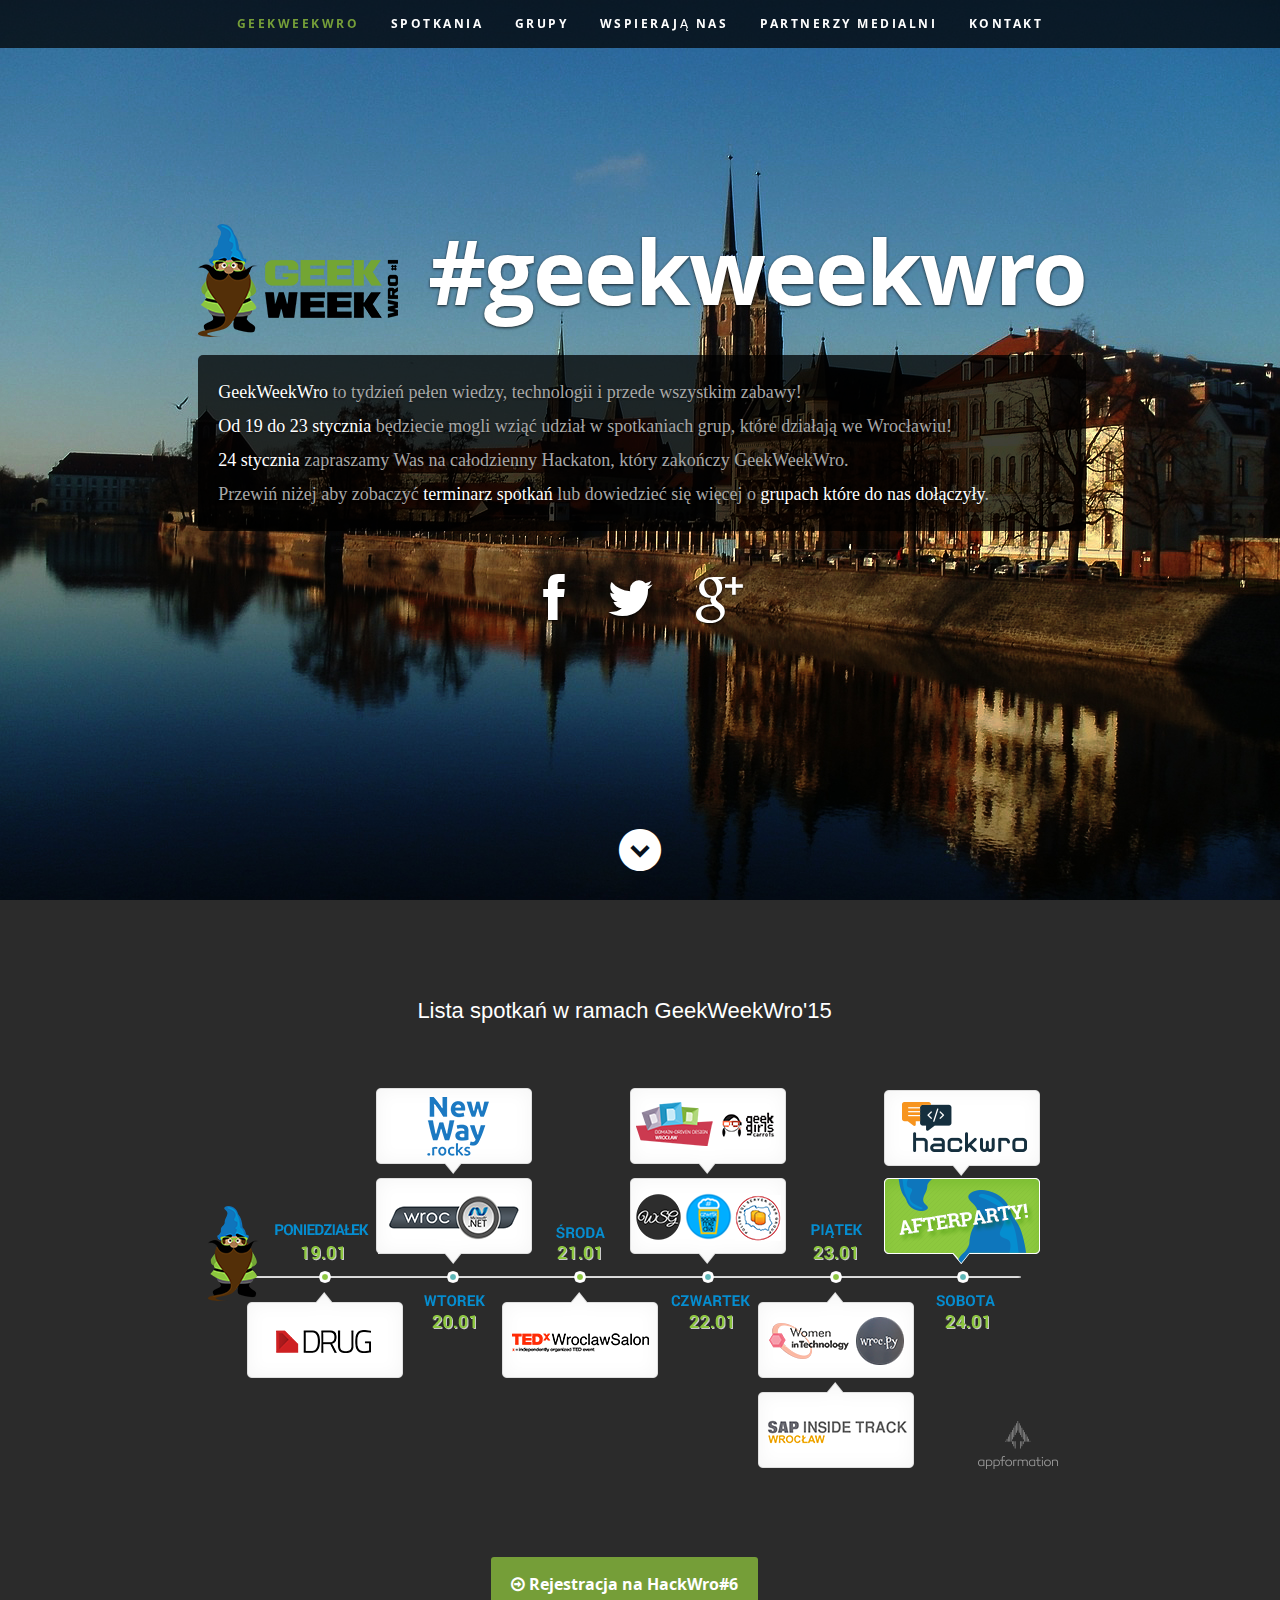
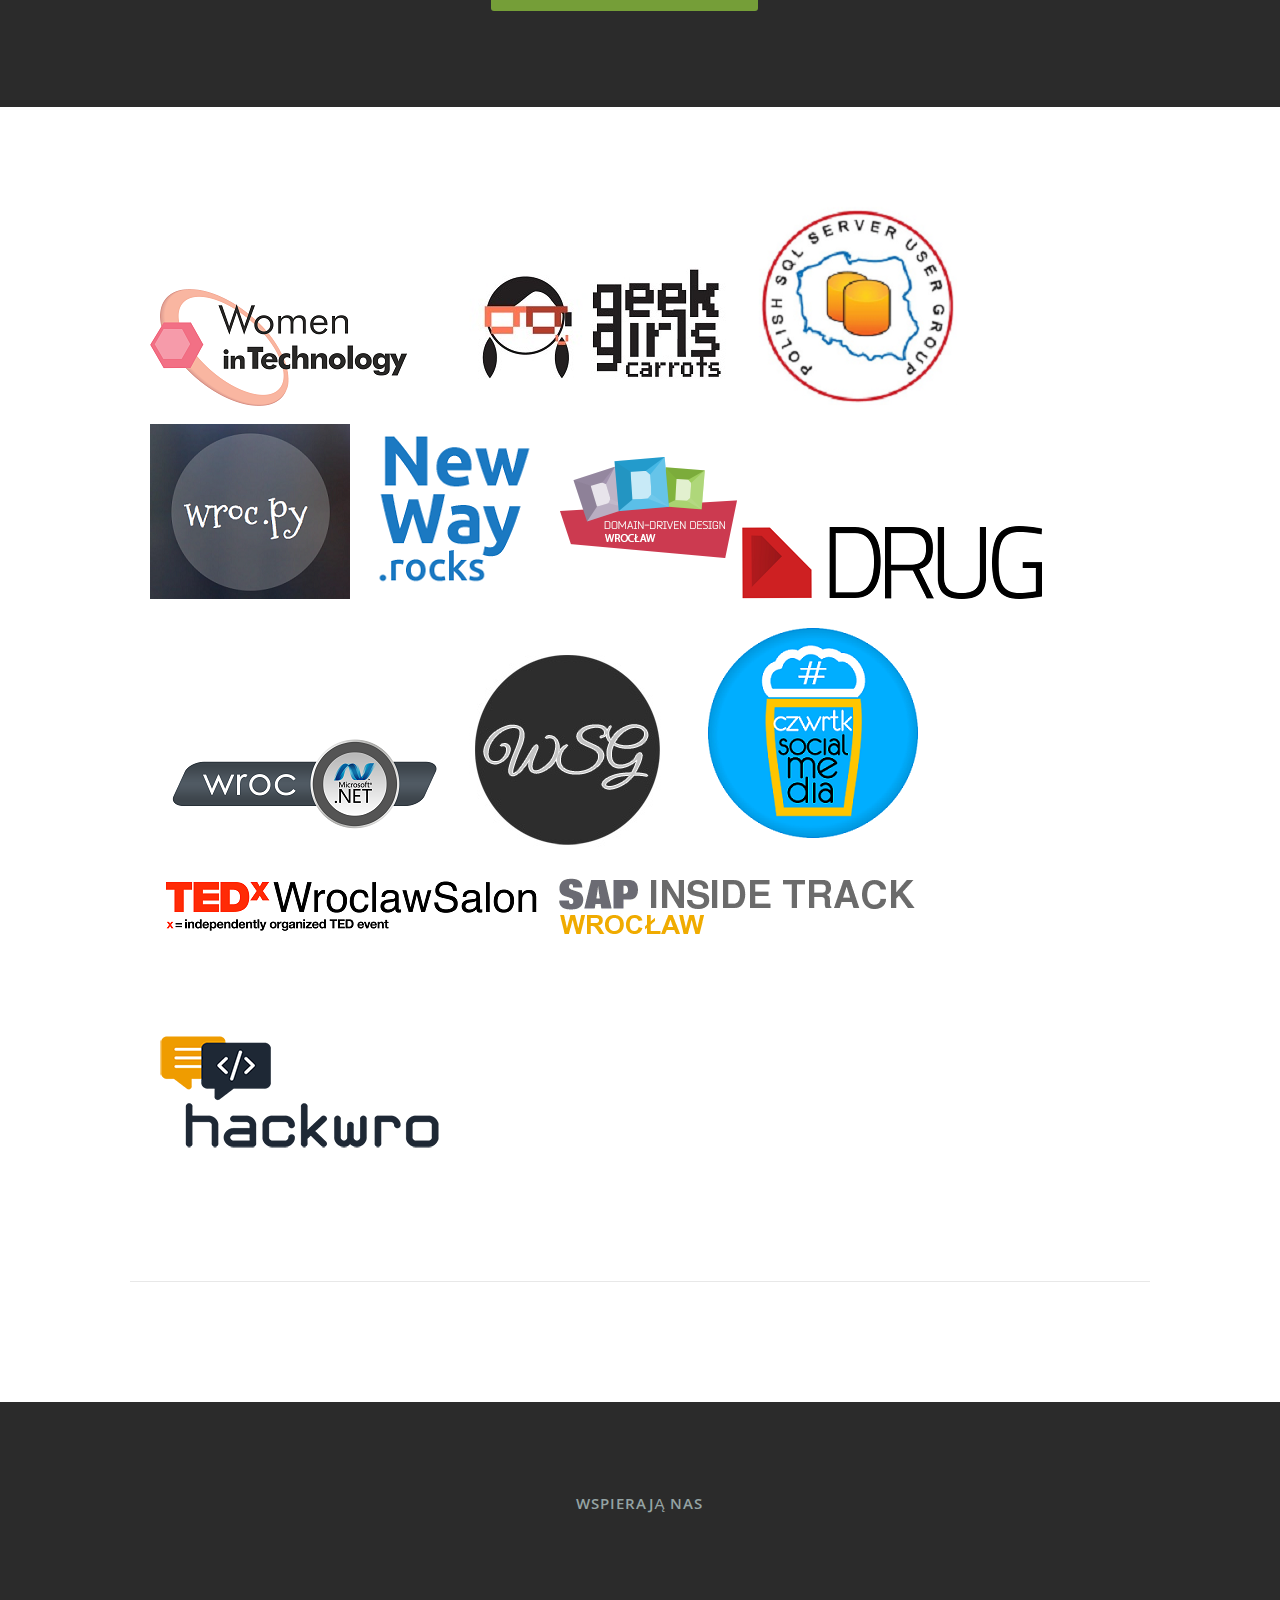
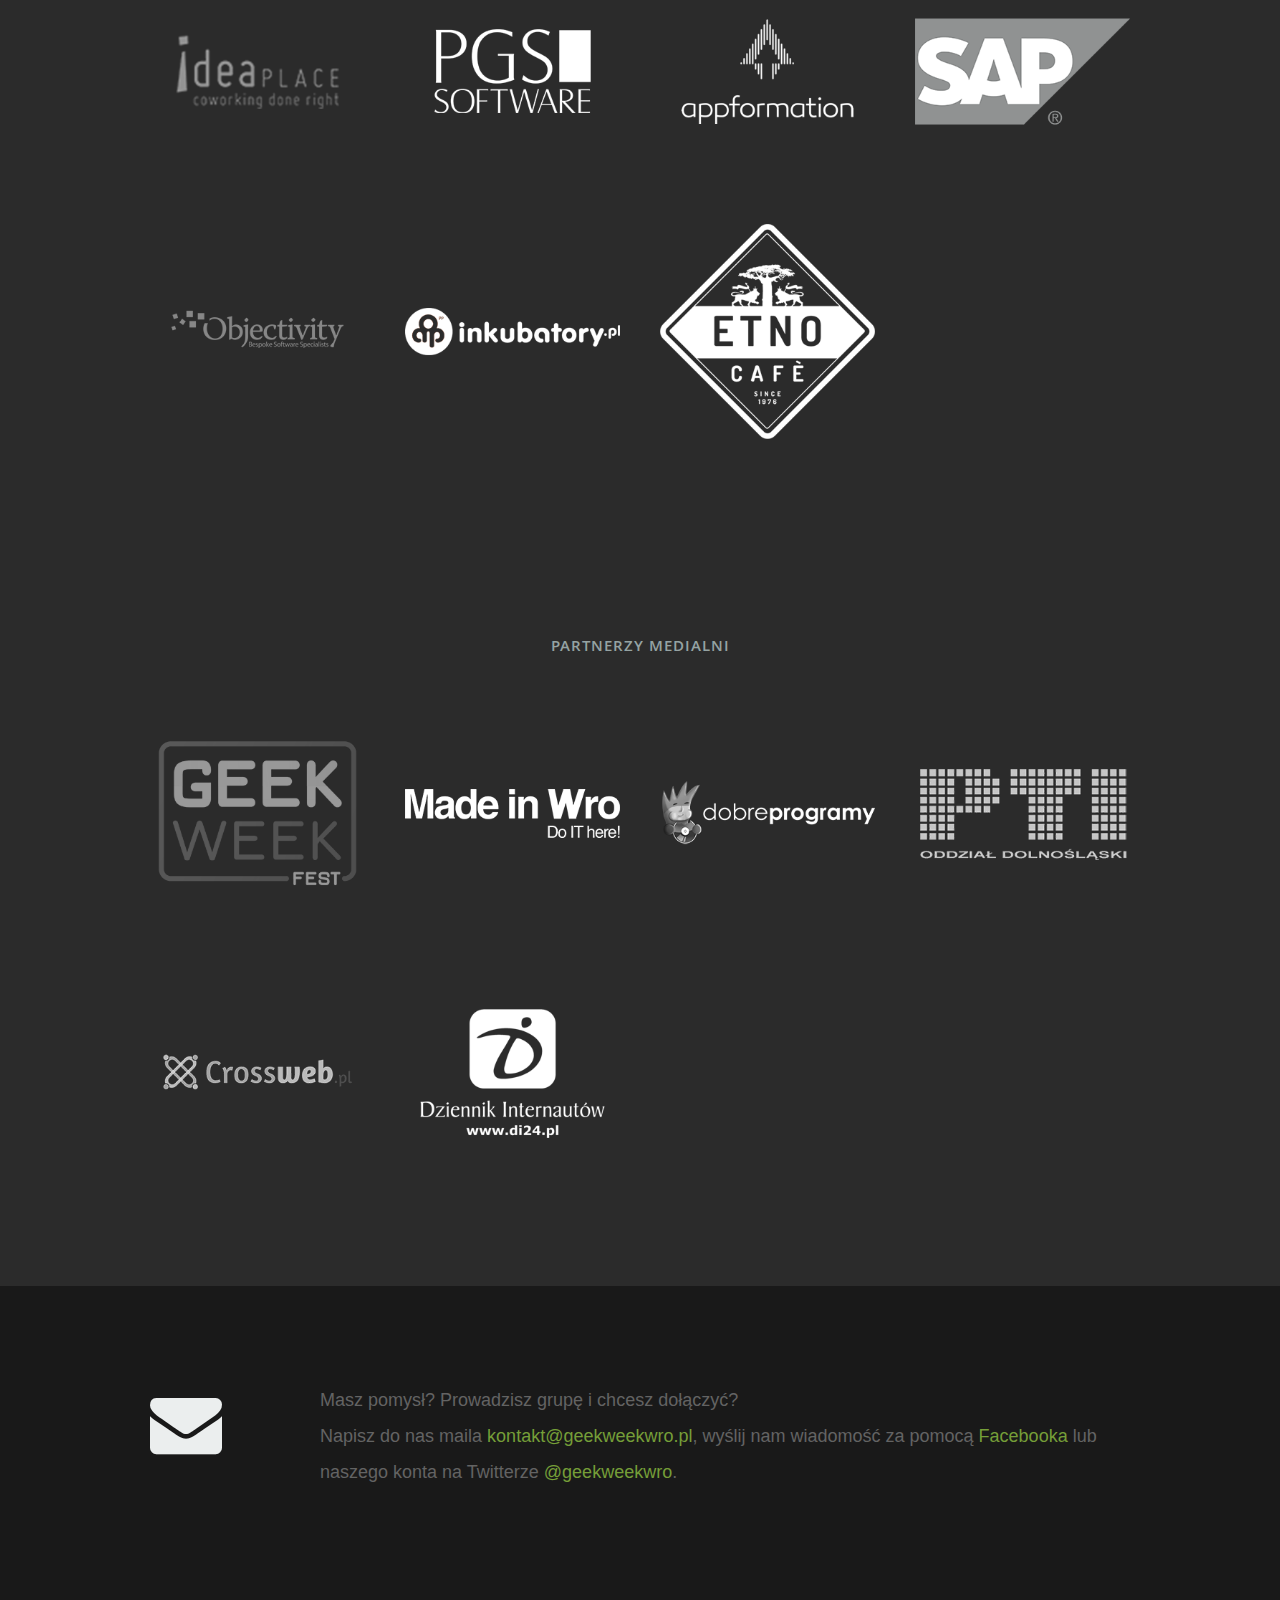
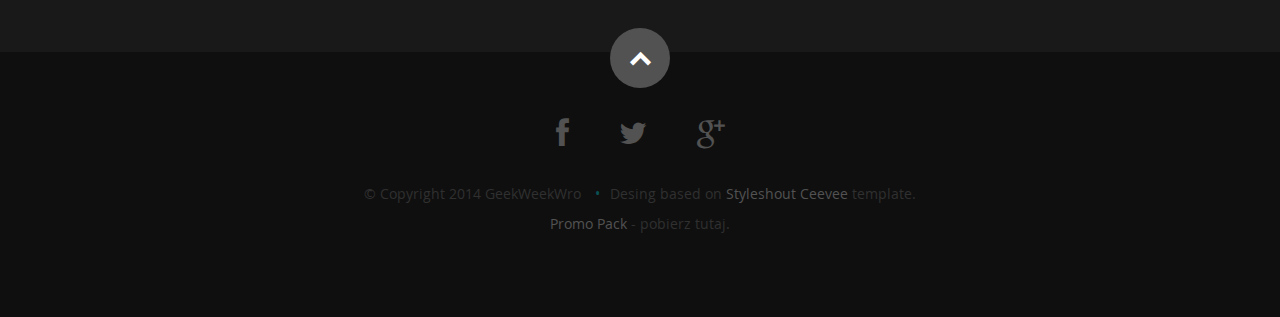
==== 2015/01/index.html @ 2c37f2b1 "January 2015 edition backup" ====
<!DOCTYPE html>
<!--[if lt IE 8 ]><html class="no-js ie ie7" lang="en"> <![endif]-->
<!--[if IE 8 ]><html class="no-js ie ie8" lang="en"> <![endif]-->
<!--[if (gte IE 8)|!(IE)]><!-->
<html class="no-js" lang="en">
<!--<![endif]-->

<head>

    <!--- Basic Page Needs
   ================================================== -->
    <meta charset="utf-8">
    <title>GeekWeekWro</title>
    <meta name="description" content="">
    <meta name="author" content="">

    <!-- Mobile Specific Metas
   ================================================== -->
    <meta name="viewport" content="width=device-width, initial-scale=1, maximum-scale=1">

    <!-- CSS
    ================================================== -->
    <link rel="stylesheet" href="css/default.css">
    <link rel="stylesheet" href="css/layout.css">
    <link rel="stylesheet" href="css/media-queries.css">
    <link rel="stylesheet" href="css/magnific-popup.css">

    <!-- Script
   ================================================== -->
    <script src="js/modernizr.js"></script>

    <!-- Favicons
  ================================================== -->
    <link rel="shortcut icon" href="favicon.png">

</head>

<body>

    <!-- Header
   ================================================== -->
    <header id="home">
        <nav id="nav-wrap">
            <a class="mobile-btn" href="#nav-wrap" title="Pokaż menu">Show navigation</a>
            <a class="mobile-btn" href="#" title="Ukryj menu">Hide navigation</a>

            <ul id="nav" class="nav">
                <li class="current"><a class="smoothscroll" href="#home">GeekWeekWro</a>
                </li>
                <li><a class="smoothscroll" href="#calendar">Spotkania</a>
                </li>
                <li><a class="smoothscroll" href="#groups">Grupy</a>
                </li>
                <li><a class="smoothscroll" href="#sponsors">Wspierają nas</a>
                </li>
                <li><a class="smoothscroll" href="#mediapartners">Partnerzy medialni</a>
                </li>
                <li><a class="smoothscroll" href="#contact">Kontakt</a>
                </li>
            </ul>
            <!-- end #nav -->

        </nav>
        <!-- end #nav-wrap -->

        <div class="row banner">
            <div class="banner-text">
                <h1 class="responsive-headline"><img alt="" src="images/logo.png"><a href="https://twitter.com/search?f=realtime&q=%23geekweekwro&src=typd">#geekweekwro</a></h1>
                <h3><span>GeekWeekWro</span> to tydzień pełen wiedzy, technologii i przede wszystkim zabawy! <br />
                <span>Od 19 do 23 stycznia</span> będziecie mogli wziąć udział w spotkaniach grup, które działają we Wrocławiu! <br />
                    <span>24 stycznia</span> zapraszamy Was na całodzienny Hackaton, który zakończy GeekWeekWro.
                <br />
                Przewiń niżej aby zobaczyć <a class="smoothscroll" href="#calendar">terminarz spotkań</a>
            lub dowiedzieć się więcej o <a class="smoothscroll" href="#groups">grupach które do nas dołączyły</a>.</h3>
                <hr />
                <ul class="social">
                    <li><a href="http://www.facebook.com/geekweekwro"><i class="fa fa-facebook"></i></a>
                    </li>
                    <li><a href="https://twitter.com/GeekWeekWro"><i class="fa fa-twitter"></i></a>
                    </li>
                    <li><a href="https://plus.google.com/118207533030390036383/"><i class="fa fa-google-plus"></i></a>
                    </li>
                </ul>
            </div>
        </div>

        <p class="scrolldown">
            <a class="smoothscroll" href="#calendar"><i class="icon-down-circle"></i></a>
        </p>
    </header>
    <!-- Header End -->


    <!-- Calendar Section
   ================================================== -->
    <section id="calendar">
        <div class="row">
            <div class="twelve columns main-col">
                <h2>Lista spotkań w ramach GeekWeekWro'15</h2>
                <p>
                  <img id="timeline" alt="Timeline" src="images/timeline.png" />
                </p>
                <h2>
                  <a href="http://hackwro6.evenea.pl" target="_blank" class="button">
                    <i class="fa fa-arrow-circle-o-right"></i>
                    Rejestracja na HackWro#6
                  </a>
                </h2>
            </div>
            <!-- end .main-col -->
        </div>
    </section>
    <!-- Calendar Section End-->


    <!-- Groups Section
   ================================================== -->
    <section id="groups">
        <div class="row description">
            <div class="twelve columns header-col">
                <a href="http://womenintechnology.pl/" target="_blank" title="Women in Technology">
                    <img alt="" src="images/groups/witLOGOtransparent.png">
                </a>
                <a href="http://geekgirlscarrots.pl/spotkania/wroclaw/" target="_blank" title="Geek Girls Carrots">
                    <img alt="" src="images/groups/Geek-Girls-Carrots-Logo.jpg">
                </a>
                <a href="http://plssug.org.pl/" target="_blank" title="PLSSUG">
                    <img alt="" src="images/groups/LOGO__PLSSUG.png">
                </a>
                <a href="https://www.facebook.com/WroclawPythonUserGroup" target="_blank" title="WrocPy">
                    <img alt="" src="images/groups/wrocpy.png">
                </a>
                <a href="http://newway.rocks/" target="_blank" title="NewWayRocks">
                    <img alt="" src="images/groups/NewWayRocks.png">
                </a>
                <a href="http://www.meetup.com/DDD-WRO/" target="_blank" title="DDD Wrocław">
                    <img alt="" src="images/groups/dddwro-logo.png">
                </a>
                <a href="http://drug.org.pl/" target="_blank" title="">
                    <img alt="" src="images/groups/drug.png">
                </a>
                <a href="http://www.meetup.com/wrocnet/" target="_blank" title="wroc.net">
                    <img alt="" src="images/groups/wrocnet-logo.png">
                </a>
                <a href="https://www.facebook.com/wroclawsymfony" target="_blank" title="Wrocław Symfony User Group">
                    <img alt="" src="images/groups/WSG">
                </a>
                <a href="https://www.facebook.com/CzwartekSocialMedia" target="_blank" title="SocialMedia">
                    <img alt="" src="images/groups/SMW.png">
                </a>
                 <a href="http://tedxwroclaw.pl/" target="_blank" title="TEDxWroclaw">
                    <img alt="" src="images/groups/TEDxWroclawSalon-transparent.png">
                </a>
                <a href="http://www.meetup.com/Wroclaw-SAP-Community-Meetup" target="_blank" title="SAP">
                    <img alt="" src="images/groups/SITWro.png">
                </a>
                <a href="http://fb.com/hackwro" target="_blank" title="HackWro">
                    <img alt="" src="images/groups/hackwro.png">
                </a>
            </div>
        </div>
    </section>
    <!-- Groups Section End-->

    <!-- Sponsors Section
   ================================================== -->
    <section id="sponsors">
        <div class="row">
            <div class="twelve columns collapsed">
                <h1>Wspierają nas</h1>
                <!-- sponsors-wrapper -->
                <div id="sponsors-wrapper" class="bgrid-quarters s-bgrid-thirds cf">
                    <div class="columns sponsors-item">
                        <div class="item-wrap">
                            <a href="http://ideaplace.pl/" target="_blank" title="IdeaPlace">
                                <img alt="" src="images/sponsors/ideaplace.png">
                            </a>
                        </div>
                    </div>
                    <!-- item end -->
                    <div class="columns sponsors-item">
                        <div class="item-wrap">
                            <a href="http://www.pgs-soft.com/" target="_blank" title="PGS Software">
                                <img alt="" src="images/sponsors/pgs.png">
                            </a>
                        </div>
                    </div>
                    <!-- item end -->
                    <div class="columns sponsors-item">
                        <div class="item-wrap">
                            <a href="http://www.appformation.pl/" target="_blank" title="AppFormation">
                                <img alt="" src="images/sponsors/appformation.png">
                            </a>
                        </div>
                    </div>
                    <div class="columns sponsors-item">
                        <div class="item-wrap">
                            <a href="http://scn.sap.com/community/developer-center?original_fqdn=developers.sap.com&source=onlinedisplay-pl-geekweekwro-201401" target="_blank" title="SAP">
                                <img alt="" src="images/sponsors/sap.png">
                            </a>
                        </div>
                    </div>
                    <!-- item end -->
                    <div class="columns sponsors-item">
                        <div class="item-wrap">
                            <a href="http://www.objectivity.pl" target="_blank" title="Objectivity">
                                <img alt="" src="images/sponsors/objectivity.png">
                            </a>
                        </div>
                    </div>
                    <!-- item end -->
                    <div class="columns sponsors-item">
                        <div class="item-wrap">
                            <a href="http://aipwroclaw.inkubatory.pl/" target="_blank" title="AIP">
                                <img alt="" src="images/sponsors/aip.png">
                            </a>
                        </div>
                    </div>
                    <!-- item end -->
                    <div class="columns sponsors-item">
                        <div class="item-wrap">
                            <a href="http://www.etnocafe.pl" target="_blank" title="Etno Cafe">
                                <img alt="" src="images/sponsors/etno.png">
                            </a>
                        </div>
                    </div>
                    <!-- item end -->
                </div>
                <!-- sponsors-wrapper end -->
            </div>
            <!-- twelve columns end -->
        </div>
        <!-- row End -->
    </section>
    <!-- Sponsors Section End-->

    <!-- MediaPartners Section
   ================================================== -->
    <section id="mediapartners">
        <div class="row">
            <div class="twelve columns collapsed">
                <h1>Partnerzy medialni</h1>
                <!-- mediapartners-wrapper -->
                <div id="mediapartners-wrapper" class="bgrid-quarters s-bgrid-thirds cf">
                    <!-- item end -->
                     <div class="columns sponsors-item">
                        <div class="item-wrap">
                            <a href="http://geekweekfest.org" target="_blank" title="GeekWeekFest">
                                <img alt="" src="images/sponsors/geekweekfest.png">
                            </a>
                        </div>
                    </div>
                 <div class="columns sponsors-item">
                        <div class="item-wrap">
                            <a href="http://madeinwro.pl/" target="_blank" title="MadeInWro">
                                <img alt="" src="images/sponsors/madeinwro.png">
                            </a>
                        </div>
                    </div>
                    <div class="columns sponsors-item">
                        <div class="item-wrap">
                            <a href="http://www.dobreprogramy.pl" target="_blank" title="Dobre Programy">
                                <img alt="" src="images/sponsors/dobreprogramy.png">
                            </a>
                        </div>
                    </div>
                    <div class="columns sponsors-item">
                        <div class="item-wrap">
                            <a href="http://www.pti.org.pl/" target="_blank" title="PTI">
                                <img alt="" src="images/sponsors/pti.png">
                            </a>
                        </div>
                    </div>
                    <div class="columns sponsors-item">
                        <div class="item-wrap">
                            <a href="http://crossweb.pl" target="_blank" title="CrossWeb">
                                <img alt="" src="images/sponsors/crossweb.png">
                            </a>
                        </div>
                    </div>
                     <div class="columns sponsors-item">
                        <div class="item-wrap">
                            <a href="http://di.com.pl" target="_blank" title="Dziennik Internautów">
                                <img alt="" src="images/sponsors/di.png">
                            </a>
                        </div>
                    </div>
                </div>
                <!-- mediapartners-wrapper end -->
            </div>
            <!-- twelve columns end -->
        </div>
        <!-- row End -->
    </section>
    <!-- MediaPartners Section End-->

    <!-- Contact Section
   ================================================== -->
    <section id="contact">
        <div class="row section-head">
            <div class="two columns header-col">
                <h1><span>Napisz do nas</span></h1>
            </div>

            <div class="ten columns">
                <p class="lead">
                Masz pomysł? Prowadzisz grupę i chcesz dołączyć?<br/>
                Napisz do nas maila <a href="mailto:kontakt@geekweekwro.pl">kontakt@geekweekwro.pl</a>,
                wyślij nam wiadomość za pomocą <a href="http://www.facebook.com/geekweekwro">Facebooka</a>
                lub naszego konta na Twitterze <a href="https://twitter.com/GeekWeekWro">@geekweekwro</a>.
                </p>
            </div>
        </div>
    </section>
    <!-- Contact Section End-->


    <!-- footer
   ================================================== -->
    <footer>
        <div class="row">
            <div class="twelve columns">
                <ul class="social-links">
                    <li><a href="http://www.facebook.com/geekweekwro"><i class="fa fa-facebook"></i></a>
                    </li>
                    <li><a href="https://twitter.com/GeekWeekWro"><i class="fa fa-twitter"></i></a>
                    </li>
                    <li><a href="https://plus.google.com/118207533030390036383/"><i class="fa fa-google-plus"></i></a>
                    </li>
                </ul>
                <ul class="copyright">
                    <li>&copy; Copyright 2014 GeekWeekWro</li>
                    <li>Desing based on <a title="Styleshout" href="http://www.styleshout.com/free-templates/ceevee/">Styleshout Ceevee</a> template.</li>
                </ul>
                <p><a href="geekweekwro_promopack.zip">Promo Pack</a> - pobierz tutaj.</p>
            </div>
            <div id="go-top"><a class="smoothscroll" title="Wróć wyżej" href="#home"><i class="icon-up-open"></i></a>
            </div>
        </div>

    </footer>
    <!-- Footer End-->

    <!-- Java Script
   ================================================== -->
    <script src="http://ajax.googleapis.com/ajax/libs/jquery/1.10.2/jquery.min.js"></script>
    <script>
        window.jQuery || document.write('<script src="js/jquery-1.10.2.min.js"><\/script>')
    </script>
    <script type="text/javascript" src="js/jquery-migrate-1.2.1.min.js"></script>

    <script src="js/jquery.flexslider.js"></script>
    <script src="js/waypoints.js"></script>
    <script src="js/jquery.fittext.js"></script>
    <script src="js/magnific-popup.js"></script>
    <script src="js/init.js"></script>

</body>

</html>
---- 2015/01/css/default.css ----
/*
=====================================================================
*   Ceevee v1.0 Default Stylesheet
*   url: styleshout.com
*   03-17-2014
=====================================================================

TOC:
a. Webfonts and Icon fonts
b. Reset
c. Default Styles
   1. Basic
   2. Typography
   3. Links
   4. Images
   5. Buttons
   6. Forms
d. Grid
e. Others
   1. Clearing
   2. Misc

=====================================================================  */

/* ------------------------------------------------------------------ */
/* a. Webfonts and Icon fonts
 ------------------------------------------------------------------ */

@import url("fonts.css");
@import url("fontello/css/fontello.css");
@import url("font-awesome/css/font-awesome.min.css");

/* ------------------------------------------------------------------
/* b. Reset
      Adapted from:
      Normalize.css - https://github.com/necolas/normalize.css/
      HTML5 Doctor Reset - html5doctor.com/html-5-reset-stylesheet/
/* ------------------------------------------------------------------ */

html, body, div, span, object, iframe,
h1, h2, h3, h4, h5, h6, p, blockquote, pre,
abbr, address, cite, code,
del, dfn, em, img, ins, kbd, q, samp,
small, strong, sub, sup, var,
b, i,
dl, dt, dd, ol, ul, li,
fieldset, form, label, legend,
table, caption, tbody, tfoot, thead, tr, th, td,
article, aside, canvas, details, figcaption, figure,
footer, header, hgroup, menu, nav, section, summary,
time, mark, audio, video {
   margin: 0;
   padding: 0;
   border: 0;
   outline: 0;
   font-size: 100%;
   vertical-align: baseline;
   background: transparent;
}

article,aside,details,figcaption,figure,
footer,header,hgroup,menu,nav,section {
   display: block;
}

audio,
canvas,
video {
   display: inline-block;
}

audio:not([controls]) {
   display: none;
   height: 0;
}

[hidden] { display: none; }

code, kbd, pre, samp {
   font-family: monospace, serif;
   font-size: 1em;
}

pre {
   white-space: pre;
   white-space: pre-wrap;
   word-wrap: break-word;
}

blockquote, q { quotes: &#8220 &#8220; }

blockquote:before, blockquote:after,
q:before, q:after {
   content: '';
   content: none;
}

ins {
   background-color: #ff9;
   color: #000;
   text-decoration: none;
}

mark {
   background-color: #A7F4F6;
   color: #555;
}

del { text-decoration: line-through; }

abbr[title], dfn[title] {
   border-bottom: 1px dotted;
   cursor: help;
}

table {
   border-collapse: collapse;
   border-spacing: 0;
}


/* ------------------------------------------------------------------ */
/* c. Default and Basic Styles
      Adapted from:
      Skeleton CSS Framework - http://www.getskeleton.com/
      Typeplate Typographic Starter Kit - http://typeplate.com/
/* ------------------------------------------------------------------ */

/*  1. Basic  ------------------------------------------------------- */

*,
*:before,
*:after {
   -moz-box-sizing: border-box;
   -webkit-box-sizing: border-box;
   box-sizing: border-box;
}

html {
   font-size: 62.5%;
   -webkit-font-smoothing: antialiased;
}

body {
   background: #fff;
   font-family: 'opensans-regular', sans-serif;
   font-weight: normal;
   font-size: 15px;
   line-height: 30px;
	color: #838C95;

   -webkit-font-smoothing: antialiased; /* Fix for webkit rendering */
	-webkit-text-size-adjust: 100%;
}

/*  2. Typography
       Vertical rhythm with leading derived from 6
--------------------------------------------------------------------- */

h1, h2, h3, h4, h5, h6 {
   color: #313131;
	font-family: 'opensans-bold', sans-serif;
   font-weight: normal;
}
h1 a, h2 a, h3 a, h4 a, h5 a, h6 a { font-weight: inherit; }
h1 { font-size: 38px; line-height: 42px; margin-bottom: 12px; letter-spacing: -1px; }
h2 { font-size: 28px; line-height: 36px; margin-bottom: 6px; }
h3 { font-size: 22px; line-height: 30px; margin-bottom: 12px; }
h4 { font-size: 20px; line-height: 30px; margin-bottom: 6px; }
h5 { font-size: 18px; line-height: 30px; }
h6 { font-size: 14px; line-height: 30px; }
.subheader { }

p { margin: 0 0 30px 0; }
p img { margin: 0; }
p.lead {
   font: 19px/36px 'opensans-light', sans-serif;
   margin-bottom: 18px;
}

/* for 'em' and 'strong' tags, font-size and line-height should be same with
the body tag due to rendering problems in some browsers */
em { font: 15px/30px 'opensans-italic', sans-serif; }
strong, b { font: 15px/30px 'opensans-bold', sans-serif; }
small { font-size: 11px; line-height: inherit; }

/*	Blockquotes */
blockquote {
   margin: 30px 0px;
   padding-left: 40px;
   position: relative;
}
blockquote:before {
   content: "\201C";
   opacity: 0.45;
   font-size: 80px;
   line-height: 0px;
   margin: 0;
   font-family: arial, sans-serif;

   position: absolute;
   top:  30px;
	left: 0;
}
blockquote p {
   font-family: 'librebaskerville-italic', serif;
   padding: 0;
   font-size: 18px;
   line-height: 36px;
}
blockquote cite {
   display: block;
   font-size: 12px;
   font-style: normal;
   line-height: 18px;
}
blockquote cite:before { content: "\2014 \0020"; }
blockquote cite a,
blockquote cite a:visited { color: #8B9798; border: none }

/* ---------------------------------------------------------------------
/*  Pull Quotes Markup
/*
    <aside class="pull-quote">
		<blockquote>
			<p></p>
		</blockquote>
	 </aside>
/*
/* --------------------------------------------------------------------- */
.pull-quote {
   position: relative;
	padding: 18px 30px 18px 0px;
}
.pull-quote:before,
.pull-quote:after {
	height: 1em;
	opacity: 0.45;
	position: absolute;
	font-size: 80px;
   font-family: Arial, Sans-Serif;
}
.pull-quote:before {
	content: "\201C";
	top:  33px;
	left: 0;
}
.pull-quote:after {
	content: '\201D';
	bottom: -33px;
	right: 0;
}
.pull-quote blockquote {
   margin: 0;
}
.pull-quote blockquote:before {
   content: none;
}

/* Abbreviations */
abbr {
   font-family: 'opensans-bold', sans-serif;
	font-variant: small-caps;
	text-transform: lowercase;
   letter-spacing: .5px;
	color: gray;
}
abbr:hover { cursor: help; }

/* drop cap */
.drop-cap:first-letter {
	float: left;
	margin: 0;
	padding: 14px 6px 0 0;
	font-size: 84px;
	font-family: /* Copperplate */ 'opensans-bold', sans-serif;
   line-height: 60px;
	text-indent: 0;
	background: transparent;
	color: inherit;
}

hr { border: solid #E3E3E3; border-width: 1px 0 0; clear: both; margin: 11px 0 30px; height: 0; }


/*  3. Links  ------------------------------------------------------- */

a, a:visited {
   text-decoration: none;
   outline: 0;
   color: #11ABB0;

   -webkit-transition: color .3s ease-in-out;
   -moz-transition: color .3s ease-in-out;
   -o-transition: color .3s ease-in-out;
   transition: color .3s ease-in-out;
}
a:hover, a:focus { color: #313131; }
p a, p a:visited { line-height: inherit; }


/*  4. List  --------------------------------------------------------- */

ul, ol { margin-bottom: 24px; margin-top: 12px; }
ul { list-style: none outside; }
ol { list-style: decimal; }
ol, ul.square, ul.circle, ul.disc { margin-left: 30px; }
ul.square { list-style: square outside; }
ul.circle { list-style: circle outside; }
ul.disc { list-style: disc outside; }
ul ul, ul ol,
ol ol, ol ul { margin: 6px 0 6px 30px; }
ul ul li, ul ol li,
ol ol li, ol ul li { margin-bottom: 6px; }
li { line-height: 18px; margin-bottom: 12px; }
ul.large li { }
li p { }

/* ---------------------------------------------------------------------
/*  Stats Tab Markup

    <ul class="stats-tabs">
		<li><a href="#">[value]<b>[name]</b></a></li>
	 </ul>

    Extend this object into your markup.
/*
/* --------------------------------------------------------------------- */
.stats-tabs {
   padding: 0;
   margin: 24px 0;
}
.stats-tabs li {
	display: inline-block;
	margin: 0 10px 18px 0;
	padding: 0 10px 0 0;
	border-right: 1px solid #ccc;
}
.stats-tabs li:last-child {
	margin: 0;
	padding: 0;
	border: none;
}
.stats-tabs li a {
	display: inline-block;
	font-size: 22px;
	font-family: 'opensans-bold', sans-serif;
   border: none;
   color: #313131;
}
.stats-tabs li a:hover {
   color:#11ABB0;
}
.stats-tabs li a b {
	display: block;
	margin: 6px 0 0 0;
	font-size: 13px;
	font-family: 'opensans-regular', sans-serif;
   color: #8B9798;
}

/* definition list */
dl { margin: 12px 0; }
dt { margin: 0; color:#11ABB0; }
dd { margin: 0 0 0 20px; }

/* Lining Definition Style Markup */
.lining dt,
.lining dd {
	display: inline;
	margin: 0;
}
.lining dt + dt:before,
.lining dd + dt:before {
	content: "\A";
	white-space: pre;
}
.lining dd + dd:before {
	content: ", ";
}
.lining dd:before {
	content: ": ";
	margin-left: -0.2em;
}

/* Dictionary Definition Style Markup */
.dictionary-style dt {
	display: inline;
	counter-reset: definitions;
}
.dictionary-style dt + dt:before {
	content: ", ";
	margin-left: -0.2em;
}
.dictionary-style dd {
	display: block;
	counter-increment: definitions;
}
.dictionary-style dd:before {
	content: counter(definitions, decimal) ". ";
}

/* Pagination */
.pagination {
   margin: 36px auto;
   text-align: center;
}
.pagination ul li {
   display: inline-block;
   margin: 0;
   padding: 0;
}
.pagination .page-numbers {
   font: 15px/18px 'opensans-bold', sans-serif;
   display: inline-block;
   padding: 6px 10px;
   margin-right: 3px;
   margin-bottom: 6px;
	color: #6E757C;
	background-color: #E6E8EB;

	-webkit-transition: all 200ms ease-in-out;
	-moz-transition: all 200ms ease-in-out;
	-o-transition: all 200ms ease-in-out;
	-ms-transition: all 200ms ease-in-out;
	transition: all 200ms ease-in-out;

   -moz-border-radius: 3px;
   -webkit-border-radius: 3px;
   -khtml-border-radius: 3px;
	border-radius: 3px;
}
.pagination .page-numbers:hover {
   background: #838A91;
   color: #fff;
}
.pagination .current,
.pagination .current:hover {
   background-color: #11ABB0;
   color: #fff;
}
.pagination .inactive,
.pagination .inactive:hover {
   background-color: #E6E8EB;
	color: #A9ADB2;
}
.pagination .prev, .pagination .next {}

/*  5. Images  --------------------------------------------------------- */

img {
   max-width: 100%;
   height: auto;
}
img.pull-right { margin: 12px 0px 0px 18px; }
img.pull-left { margin: 12px 18px 0px 0px; }

/*  6. Buttons  --------------------------------------------------------- */

.button,
.button:visited,
button,
input[type="submit"],
input[type="reset"],
input[type="button"] {
   font: 16px/30px 'opensans-bold', sans-serif;
   background: #759e38;
   display: inline-block;
	text-decoration: none;
   letter-spacing: 0;
   color: #fff;
	padding: 12px 20px;
	margin-bottom: 18px;
   border: none;
   cursor: pointer;
   height: auto;

   -webkit-transition: all .2s ease-in-out;
	-moz-transition: all .2s ease-in-out;
	-o-transition: all .2s ease-in-out;
	-ms-transition: all .2s ease-in-out;
	transition: all .2s ease-in-out;

   -moz-border-radius: 3px;
   -webkit-border-radius: 3px;
   -khtml-border-radius: 3px;
   border-radius: 3px;
}

.button:hover,
button:hover,
input[type="submit"]:hover,
input[type="reset"]:hover,
input[type="button"]:hover {
   background: #3d4145;
   color: #fff;
}

.button:active,
button:active,
input[type="submit"]:active,
input[type="reset"]:active,
input[type="button"]:active {
   background: #3d4145;
   color: #fff;
}

.button.full-width,
button.full-width,
input[type="submit"].full-width,
input[type="reset"].full-width,
input[type="button"].full-width {
	width: 100%;
	padding-left: 0 !important;
	padding-right: 0 !important;
	text-align: center;
}

/* Fix for odd Mozilla border & padding issues */
button::-moz-focus-inner,
input::-moz-focus-inner {
    border: 0;
    padding: 0;
}


/*  7. Forms  --------------------------------------------------------- */

form { margin-bottom: 24px; }
fieldset { margin-bottom: 24px; }

input[type="text"],
input[type="password"],
input[type="email"],
textarea,
select {
   display: block;
   padding: 18px 15px;
   margin: 0 0 24px 0;
   border: 0;
   outline: none;
   vertical-align: middle;
   min-width: 225px;
	max-width: 100%;
   font-size: 15px;
   line-height: 24px;
	color: #647373;
	background: #D3D9D9;

}

/* select { padding: 0;
   width: 220px;
   } */

input[type="text"]:focus,
input[type="password"]:focus,
input[type="email"]:focus,
textarea:focus {
   color: #B3B7BC;
	background-color: #3d4145;
}

textarea { min-height: 220px; }

label,
legend {
   font: 16px/24px 'opensans-bold', sans-serif;
	margin: 12px 0;
   color: #3d4145;
   display: block;
}
label span,
legend span {
	color: #8B9798;
   font: 14px/24px 'opensans-regular', sans-serif;
}

input[type="checkbox"],
input[type="radio"] {
    font-size: 15px;
    color: #737373;
}

input[type="checkbox"] { display: inline; }

/* ------------------------------------------------------------------ */
/* d. Grid
---------------------------------------------------------------------
   gutter = 40px.
/* ------------------------------------------------------------------ */

/* default
--------------------------------------------------------------- */
.row {
   width: 96%;
   max-width: 1020px;
   margin: 0 auto;
}
/* fixed width for IE8 */
.ie .row { width: 1000px ; }

.narrow .row { max-width: 980px; }

.row .row { width: auto; max-width: none; margin: 0 -20px; }

/* row clearing */
.row:before,
.row:after {
    content: " ";
    display: table;
}
.row:after {
    clear: both;
}

.column, .columns {
   position: relative;
   padding: 0 20px;
   min-height: 1px;
   float: left;
}
.column.centered, .columns.centered  {
    float: none;
    margin: 0 auto;
}

/* removed gutters */
.row.collapsed > .column,
.row.collapsed > .columns,
.column.collapsed, .columns.collapsed  { padding: 0; }

[class*="column"] + [class*="column"]:last-child { float: right; }
[class*="column"] + [class*="column"].end { float: right; }

/* column widths */
.row .one         { width: 8.33333%; }
.row .two         { width: 16.66667%; }
.row .three       { width: 25%; }
.row .four        { width: 33.33333%; }
.row .five        { width: 41.66667%; }
.row .six         { width: 50%; }
.row .seven       { width: 58.33333%; }
.row .eight       { width: 66.66667%; }
.row .nine        { width: 75%; }
.row .ten         { width: 83.33333%; }
.row .eleven      { width: 91.66667%; }
.row .twelve      { width: 100%; }

/* Offsets */
.row .offset-1    { margin-left: 8.33333%; }
.row .offset-2    { margin-left: 16.66667%; }
.row .offset-3    { margin-left: 25%; }
.row .offset-4    { margin-left: 33.33333%; }
.row .offset-5    { margin-left: 41.66667%; }
.row .offset-6    { margin-left: 50%; }
.row .offset-7    { margin-left: 58.33333%; }
.row .offset-8    { margin-left: 66.66667%; }
.row .offset-9    { margin-left: 75%; }
.row .offset-10   { margin-left: 83.33333%; }
.row .offset-11   { margin-left: 91.66667%; }

/* Push/Pull */
.row .push-1      { left: 8.33333%; }
.row .pull-1      { right: 8.33333%; }
.row .push-2      { left: 16.66667%; 	}
.row .pull-2      { right: 16.66667%; }
.row .push-3      { left: 25%; }
.row .pull-3      { right: 25%;	}
.row .push-4      { left: 33.33333%; }
.row .pull-4      { right: 33.33333%; }
.row .push-5      { left: 41.66667%; }
.row .pull-5      { right: 41.66667%; }
.row .push-6      { left: 50%; }
.row .pull-6      { right: 50%; }
.row .push-7      { left: 58.33333%; }
.row .pull-7      { right: 58.33333%; }
.row .push-8      { left: 66.66667%; 	}
.row .pull-8      { right: 66.66667%; }
.row .push-9      { left: 75%; }
.row .pull-9      { right: 75%; }
.row .push-10     { left: 83.33333%; }
.row .pull-10     { right: 83.33333%; }
.row .push-11     { left: 91.66667%; }
.row .pull-11     { right: 91.66667%; }

/* block grids
--------------------------------------------------------------------- */
.bgrid-sixths [class*="column"]   { width: 16.66667%; }
.bgrid-quarters [class*="column"] { width: 25%; }
.bgrid-thirds [class*="column"]   { width: 33.33333%; }
.bgrid-halves [class*="column"]   { width: 50%; }

[class*="bgrid"] [class*="column"] + [class*="column"]:last-child { float: left; }

/* Left clearing for block grid columns - columns that changes width in
different screen sizes. Allows columns with different heights to align
properly.
--------------------------------------------------------------------- */
.first { clear: left; }   /* first column in default screen */
.s-first { clear: none; } /* first column in smaller screens */

/* smaller screens
--------------------------------------------------------------- */
@media only screen and (max-width: 900px) {

   /* block grids on small screens */
   .s-bgrid-sixths [class*="column"]   { width: 16.66667%; }
   .s-bgrid-quarters [class*="column"] { width: 25%; }
   .s-bgrid-thirds [class*="column"]   { width: 33.33333%; }
   .s-bgrid-halves [class*="column"]   { width: 50%; }

   /* block grids left clearing */
   .first { clear: none; }
   .s-first { clear: left; }

}

/* mobile wide/smaller tablets
--------------------------------------------------------------- */
@media only screen and (max-width: 767px) {

   .row {
	   width: 460px;
	   margin: 0 auto;
      padding: 0;
	}
   .column, .columns {
	   width: auto !important;
	   float: none;
	   margin-left: 0;
	   margin-right: 0;
      padding: 0 30px;
   }
   .row .row { width: auto; max-width: none; margin: 0 -30px; }

   [class*="column"] + [class*="column"]:last-child { float: none; }
   [class*="bgrid"] [class*="column"] + [class*="column"]:last-child { float: none; }

   /* Offsets */
   .row .offset-1    { margin-left: 0%; }
   .row .offset-2    { margin-left: 0%; }
   .row .offset-3    { margin-left: 0%; }
   .row .offset-4    { margin-left: 0%; }
   .row .offset-5    { margin-left: 0%; }
   .row .offset-6    { margin-left: 0%; }
   .row .offset-7    { margin-left: 0%; }
   .row .offset-8    { margin-left: 0%; }
   .row .offset-9    { margin-left: 0%; }
   .row .offset-10   { margin-left: 0%; }
   .row .offset-11   { margin-left: 0%; }
}

/* mobile narrow
--------------------------------------------------------------- */
@media only screen and (max-width: 460px) {

   .row { width: auto; }

}

/* larger screens
--------------------------------------------------------------- */
@media screen and (min-width: 1200px) {

   .wide .row { max-width: 1180px; }

}

/* ------------------------------------------------------------------ */
/* e. Others
/* ------------------------------------------------------------------ */

/*  1. Clearing
    (http://nicolasgallagher.com/micro-clearfix-hack/
--------------------------------------------------------------------- */

.cf:before,
.cf:after {
    content: " ";
    display: table;
}
.cf:after {
    clear: both;
}

/*  2. Misc -------------------------------------------------------- */

.remove-bottom { margin-bottom: 0 !important; }
.half-bottom { margin-bottom: 12px !important; }
.add-bottom { margin-bottom: 24px !important; }
.no-border { border: none; }

.text-center  { text-align: center !important; }
.text-left    { text-align: left !important; }
.text-right   { text-align: right !important; }
.pull-left    { float: left !important; }
.pull-right   { float: right !important; }
.align-center {
	margin-left: auto !important;
	margin-right: auto !important;
	text-align: center !important;
}
---- 2015/01/css/layout.css ----
/* ------------------------------------------------------------------ */

/* a. General Styles
/* ------------------------------------------------------------------ */

body {
    background: #0f0f0f;
}
/* ------------------------------------------------------------------ */

/* b. Header Styles
/* ------------------------------------------------------------------ */

header {
    position: relative;
    height: 800px;
    min-height: 500px;
    width: 100%;
    background: #161415 url(../images/wroclaw2.jpg) no-repeat top center;
    background-size: cover !important;
    -webkit-background-size: cover !important;
    text-align: center;
    overflow: hidden;
}
/* vertically center banner section */

header:before {
    content: '';
    display: inline-block;
    vertical-align: middle;
    height: 100%;
}
header .banner {
    display: inline-block;
    vertical-align: middle;
    margin: 0 auto;
    width: 85%;
    padding-bottom: 30px;
    text-align: center;
}
header .banner-text {
    width: 100%;
}
header .banner-text h1 {
    font: 90px/1.1em'opensans-bold', sans-serif;
    color: #fff;
    letter-spacing: -2px;
    margin: 0 auto 18px auto;
    text-shadow: 0px 1px 3px rgba(0, 0, 0, .8);
}
header .banner-text h1 a {
    color: #fff;
}
header .banner-text h3 {
    font: 18px/1.9em'verdana', serif;
    color: #A8A8A8;
    margin: 0 auto;
    padding: 2px;
    width: 87%;
    text-shadow: 0px 1px 2px rgba(0, 0, 0, .5);
    text-align: justify;
    background: url(../images/overlay-bg.png) repeat;
    -moz-border-radius: 5px;
    border-radius: 5px;
    padding: 20px;
}
header .banner-text h3 span,
header .banner-text h3 a {
    color: #fff;
}
header .banner-text hr {
    width: 60%;
    margin: 18px auto 24px auto;
    border-color: #2F2D2E;
    border-color: rgba(150, 150, 150, .1);
}
header .banner-text img {
    margin-right: 30px;
    vertical-align: middle;
}
/* header social links */

header .social {
    margin: 24px 0;
    padding: 0;
    font-size: 50px;
    text-shadow: 0px 1px 2px rgba(0, 0, 0, .8);
}
header .social li {
    display: inline-block;
    margin: 0 15px;
    padding: 0;
}
header .social li a {
    color: #fff;
}
header .social li a:hover {
    color: #759e38;
}
/* scrolldown link */

header .scrolldown a {
    position: absolute;
    bottom: 30px;
    left: 50%;
    margin-left: -29px;
    color: #fff;
    display: block;
    height: 42px;
    width: 42px;
    font-size: 42px;
    line-height: 42px;
    color: #fff;
    border-radius: 100%;
    -webkit-transition: all .3s ease-in-out;
    -moz-transition: all .3s ease-in-out;
    -o-transition: all .3s ease-in-out;
    transition: all .3s ease-in-out;
}
header .scrolldown a:hover {
    color: #759e38;
}
/* primary navigation
--------------------------------------------------------------------- */

#nav-wrap ul,
#nav-wrap li,
#nav-wrap a {
    margin: 0;
    padding: 0;
    border: none;
    outline: none;
}
/* nav-wrap */

#nav-wrap {
    font: 12px'opensans-bold', sans-serif;
    width: 100%;
    text-transform: uppercase;
    letter-spacing: 2.5px;
    margin: 0 auto;
    z-index: 100;
    position: fixed;
    left: 0;
    top: 0;
    background: url(../images/overlay-bg.png) repeat;
}
.opaque {
    background-color: #333;
}
/* hide toggle button */

#nav-wrap > a.mobile-btn {
    display: none;
}
ul#nav {
    min-height: 48px;
    width: auto;
    /* center align the menu */
    text-align: center;
}
ul#nav li {
    position: relative;
    list-style: none;
    height: 48px;
    display: inline-block;
}
/* Links */

ul#nav li a {
    /* 8px padding top + 8px padding bottom + 32px line-height = 48px */
    display: inline-block;
    padding: 8px 13px;
    line-height: 32px;
    text-decoration: none;
    text-align: left;
    color: #fff;
    -webkit-transition: color .2s ease-in-out;
    -moz-transition: color .2s ease-in-out;
    -o-transition: color .2s ease-in-out;
    -ms-transition: color .2s ease-in-out;
    transition: color .2s ease-in-out;
}
ul#nav li a:active {
    background-color: transparent !important;
}
ul#nav li.current a {
    color: #759e38;
}
/* ------------------------------------------------------------------ */

/* c. calendar Section
/* ------------------------------------------------------------------ */

#calendar {
    background: #2B2B2B;
    padding-top: 96px;
    padding-bottom: 66px;
    overflow: hidden;
}
#calendar a,
#calendar a:visited {
    color: #fff;
}
#calendar a:hover,
#calendar a:focus {
    color: #759e38;
}
#calendar h2 {
    font: 22px/30px'verdana-bold', sans-serif;
    color: #fff;
    margin-bottom: 12px;
    text-align: center;
}
#calendar p {
    line-height: 30px;
    color: #7A7A7A;
    text-align: center;
}
#calendar .download {
    width: 58.33333%;
    padding-top: 6px;
}
#calendar .main-col {
    padding-right: 5%;
}
#calendar .download .button {
    margin-top: 6px;
    background: #444;
}
#calendar .download .button:hover {
    background: #fff;
    color: #2B2B2B;
}
#calendar .download .button i {
    margin-right: 15px;
    font-size: 20px;
}
/* ------------------------------------------------------------------ */

/* d. groups Section
/* ------------------------------------------------------------------ */

#groups {
    background: #fff;
    padding-top: 90px;
    padding-bottom: 72px;
    overflow: hidden;
}
#groups a,
#groups a:visited {
    color: #759e38;
}
#groups a:hover,
#groups a:focus {
    color: #313131;
}
#groups h1 {
    font: 18px/24px'opensans-bold', sans-serif;
    text-transform: uppercase;
    letter-spacing: 1px;
}
#groups h1 span {
    border-bottom: 3px solid #759e38;
    padding-bottom: 6px;
}
#groups h3 {
    font: 25px/30px'opensans-bold', sans-serif;
}
#groups .header-col {
    padding-top: 9px;
}
#groups .main-col {
    padding-right: 10%;
}
.description {
    margin-bottom: 48px;
    padding-bottom: 24px;
    border-bottom: 1px solid #E8E8E8;
}
#groups .info {
    font: 16px/24px'librebaskerville-italic', serif;
    color: #6E7881;
    margin-bottom: 18px;
    margin-top: 9px;
}
#groups .info span {
    margin-right: 5px;
    margin-left: 5px;
}
#groups .date {
    font: 15px/24px'opensans-regular', sans-serif;
    margin-top: 6px;
}
/* e. sponsors Section
/* ------------------------------------------------------------------ */

#sponsors {
    background: #2B2B2B;
    padding-top: 90px;
    padding-bottom: 60px;
}
#sponsors h1 {
    font: 15px/24px'opensans-semibold', sans-serif;
    text-transform: uppercase;
    letter-spacing: 1px;
    text-align: center;
    margin-bottom: 48px;
    color: #95A3A3;
}
/* sponsors Content */

#sponsors-wrapper .columns {
    margin-bottom: 36px;
}
.sponsors-item .item-wrap {
    overflow: hidden;
    position: relative;
    -webkit-transition: all 0.3s ease-in-out;
    -moz-transition: all 0.3s ease-in-out;
    -o-transition: all 0.3s ease-in-out;
    -ms-transition: all 0.3s ease-in-out;
    transition: all 0.3s ease-in-out;
}
/* ------------------------------------------------------------------ */

/* e. Media Section
/* ------------------------------------------------------------------ */

#mediapartners {
    background: #2B2B2B;
    padding-top: 90px;
    padding-bottom: 60px;
}
#mediapartners h1 {
    font: 15px/24px'opensans-semibold', sans-serif;
    text-transform: uppercase;
    letter-spacing: 1px;
    text-align: center;
    margin-bottom: 48px;
    color: #95A3A3;
}
/* mediapartners Content */

#mediapartners-wrapper .columns {
    margin-bottom: 36px;
}
.mediapartners-item .item-wrap {
    overflow: hidden;
    position: relative;
    -webkit-transition: all 0.3s ease-in-out;
    -moz-transition: all 0.3s ease-in-out;
    -o-transition: all 0.3s ease-in-out;
    -ms-transition: all 0.3s ease-in-out;
    transition: all 0.3s ease-in-out;
}
/* ------------------------------------------------------------------
/* g. Testimonials
/* ------------------------------------------------------------------ */

#testimonials {
    background: #1F1F1F url(../images/testimonials-bg.jpg) no-repeat center center;
    background-size: cover !important;
    -webkit-background-size: cover !important;
    background-attachment: fixed;
    position: relative;
    min-height: 200px;
    width: 100%;
    overflow: hidden;
}
#testimonials .text-container {
    padding-top: 96px;
    padding-bottom: 66px;
}
#testimonials h1 {
    font: 18px/24px'opensans-bold', sans-serif;
    text-transform: uppercase;
    letter-spacing: 3px;
    color: #fff;
}
#testimonials h1 span {
    display: none;
}
#testimonials .header-col {
    padding-top: 9px;
}
#testimonials .header-col h1:before {
    font-family: 'FontAwesome';
    content: "\f10d";
    padding-right: 10px;
    font-size: 72px;
    line-height: 72px;
    text-align: left;
    float: left;
    color: #fff;
}
/* Blockquotes */

#testimonials blockquote {
    margin: 0 0px 30px 0px;
    padding-left: 0;
    position: relative;
    text-shadow: 0px 1px 3px rgba(0, 0, 0, 1);
}
#testimonials blockquote:before {
    content: none;
}
#testimonials blockquote p {
    font-family: 'librebaskerville-italic', serif;
    padding: 0;
    font-size: 24px;
    line-height: 48px;
    color: #fff
}
#testimonials blockquote cite {
    display: block;
    font-size: 12px;
    font-style: normal;
    line-height: 18px;
    color: #fff;
}
#testimonials blockquote cite:before {
    content: "\0040";
}
#testimonials blockquote cite a,
#testimonials blockquote cite a:visited {
    color: #8B9798;
    border: none
}
/* Flex Slider
/* ------------------------------------------------------------------ */

/* Reset */

.flexslider a:active,
.flexslider a:focus {
    outline: none;
}
.slides,
.flex-control-nav,
.flex-direction-nav {
    margin: 0;
    padding: 0;
    list-style: none;
}
.slides li {
    margin: 0;
    padding: 0;
}
/* Necessary Styles */

.flexslider {
    position: relative;
    zoom: 1;
    margin: 0;
    padding: 0;
}
.flexslider .slides {
    zoom: 1;
}
.flexslider .slides > li {
    position: relative;
}
/* Hide the slides before the JS is loaded. Avoids image jumping */

.flexslider .slides > li {
    display: none;
    -webkit-backface-visibility: hidden;
}
/* Suggested container for slide animation setups. Can replace this with your own */

.flex-container {
    zoom: 1;
    position: relative;
}
/* Clearfix for .slides */

.slides:before,
.slides:after {
    content: " ";
    display: table;
}
.slides:after {
    clear: both;
}
/* No JavaScript Fallback */

/* If you are not using another script, such as Modernizr, make sure you
 * include js that eliminates this class on page load */

.no-js .slides > li:first-child {
    display: block;
}
/* Slider Styles */

.slides {
    zoom: 1;
}
.slides > li {
    /*margin-right: 5px; */
    overflow: hidden;
}
/* Control Nav */

.flex-control-nav {
    width: 100%;
    position: absolute;
    bottom: -20px;
    text-align: left;
}
.flex-control-nav li {
    margin: 0 6px;
    display: inline-block;
    zoom: 1;
    *display: inline;
}
.flex-control-paging li a {
    width: 12px;
    height: 12px;
    display: block;
    background: #ddd;
    background: rgba(255, 255, 255, .3);
    cursor: pointer;
    text-indent: -9999px;
    -webkit-border-radius: 20px;
    -moz-border-radius: 20px;
    -o-border-radius: 20px;
    border-radius: 20px;
    box-shadow: inset 0 0 3px rgba(255, 255, 255, .3);
}
.flex-control-paging li a:hover {
    background: #CCC;
    background: rgba(255, 255, 255, .7);
}
.flex-control-paging li a.flex-active {
    background: #fff;
    background: rgba(255, 255, 255, .9);
    cursor: default;
}
/* ------------------------------------------------------------------ */

/* h. Contact Section
/* ------------------------------------------------------------------ */

#contact {
    background: #191919;
    padding-top: 96px;
    padding-bottom: 102px;
    color: #636363;
}
#contact .section-head {
    margin-bottom: 42px;
}
#contact a,
#contact a:visited {
    color: #759e38;
}
#contact a:hover,
#contact a:focus {
    color: #fff;
}
#contact h1 {
    font: 18px/24px'verdana', sans-serif;
    text-transform: uppercase;
    letter-spacing: 3px;
    color: #EBEEEE;
    margin-bottom: 6px;
}
#contact h1 span {
    display: none;
}
#contact h1:before {
    font-family: 'FontAwesome';
    content: "\f0e0";
    padding-right: 10px;
    font-size: 72px;
    line-height: 72px;
    text-align: left;
    float: left;
    color: #ebeeee;
}
#contact h4 {
    font: 16px/24px'verdana', sans-serif;
    color: #EBEEEE;
    margin-bottom: 6px;
}
#contact p.lead {
    font: 18px/36px'verdana-light', sans-serif;
    padding-right: 3%;
}
#contact .header-col {
    padding-top: 6px;
}
/* Twitter Feed */

#twitter {
    margin-top: 12px;
    padding: 0;
}
#twitter li {
    margin: 6px 0px 12px 0;
    line-height: 30px;
}
#twitter li span {
    display: block;
}
#twitter li b a {
    font: 13px/36px'opensans-regular', Sans-serif;
    color: #474747 !important;
    border: none;
}
/* ------------------------------------------------------------------ */

/* i. Footer
/* ------------------------------------------------------------------ */

footer {
    padding-top: 48px;
    margin-bottom: 48px;
    color: #303030;
    font-size: 14px;
    text-align: center;
    position: relative;
}
footer a,
footer a:visited {
    color: #525252;
}
footer a:hover,
footer a:focus {
    color: #fff;
}
/* copyright */

footer .copyright {
    margin: 0;
    padding: 0;
}
footer .copyright li {
    display: inline-block;
    margin: 0;
    padding: 0;
    line-height: 24px;
}
.ie footer .copyright li {
    display: inline;
}
footer .copyright li:before {
    content: "\2022";
    padding-left: 10px;
    padding-right: 10px;
    color: #095153;
}
footer .copyright li:first-child:before {
    display: none;
}
/* social links */

footer .social-links {
    margin: 18px 0 30px 0;
    padding: 0;
    font-size: 30px;
}
footer .social-links li {
    display: inline-block;
    margin: 0;
    padding: 0;
    margin-left: 42px;
    color: #F06000;
}
footer .social-links li:first-child {
    margin-left: 0;
}
/* Go To Top Button */

#go-top {
    position: absolute;
    top: -24px;
    left: 50%;
    margin-left: -30px;
}
#go-top a {
    text-decoration: none;
    border: 0 none;
    display: block;
    width: 60px;
    height: 60px;
    background-color: #525252;
    -webkit-transition: all 0.2s ease-in-out;
    -moz-transition: all 0.2s ease-in-out;
    -o-transition: all 0.2s ease-in-out;
    -ms-transition: all 0.2s ease-in-out;
    transition: all 0.2s ease-in-out;
    color: #fff;
    font-size: 21px;
    line-height: 60px;
    border-radius: 100%;
}
#go-top a:hover {
    background-color: #759e38;
}
---- 2015/01/css/media-queries.css ----
/* ==================================================================

*   Ceevee Media Queries
*   url: styleshout.com
*   03-18-2014

/* ================================================================== */


/* screenwidth less than 1024px
--------------------------------------------------------------------- */
@media only screen and (max-width: 1024px) {

    /* header styles
   ------------------------------------------------------------------ */
   header .banner-text h1 {
      font: 80px/1.1em 'opensans-bold', sans-serif;
      letter-spacing: -1px;
      margin: 0 auto 12px auto;
   }

}

/* screenwidth less than 900px
--------------------------------------------------------------------- */
@media only screen and (max-width: 900px) {

    /* header styles
   ------------------------------------------------------------------ */
   header .banner { padding-bottom: 12px; }
   header .banner-text h1 {
      font: 78px/1.1em 'opensans-bold', sans-serif;
      letter-spacing: -1px;      
   }
   header .banner-text h3 {
      font: 17px/1.9em 'librebaskerville-regular', serif;
      width: 80%;
   }
   header .banner-text hr {
      width: 65%;
      margin: 12px auto;
   }
   /* nav-wrap */
   #nav-wrap {
      font: 11px 'opensans-bold', sans-serif;
      letter-spacing: 1.5px;
   }


   /* About Section
   ------------------------------------------------------------------- */
   #about .profile-pic {
      width: 114px;
      height: 114px;
      margin-left: 12px;
   }
   #about .contact-details { width: 50%; }
   #about .download { width: 50%; }

   /* Resume Section
   ------------------------------------------------------------------- */
   #resume h1 { font: 16px/24px 'opensans-bold', sans-serif; }
   #resume .main-col { padding-right: 5%; }   

   /* Testimonials Section
   ------------------------------------------------------------------- */
   #testimonials .header-col h1:before {
      font-size: 66px;
      line-height: 66px;
   }
   #testimonials blockquote p {
      font-size: 22px;
      line-height: 46px;      
   }

    /* Call to Action Section
   ------------------------------------------------------------------- */
   #call-to-action .header-col h1:before {
      font-size: 66px;
      line-height: 66px;
   }

   /* Contact Section
   ------------------------------------------------------------------- */
   #contact .section-head { margin-bottom: 30px; }
   #contact .header-col h1:before {
      font-size: 66px;
      line-height: 66px;
   }
   #contact .section-head p.lead { font: 17px/33px opensans-light, sans-serif; }


}

/* mobile wide/smaller tablets
---------------------------------------------------------------------- */

@media only screen and (max-width: 767px) {

   /* mobile navigation
   -------------------------------------------------------------------- */
   #nav-wrap {
      font: 12px 'opensans-bold', sans-serif;
      background: transparent !important;
      letter-spacing: 1.5px;  
      width: auto;
      position: fixed;
      top: 0;
      right: 0;
   }
   #nav-wrap > a {
	   width: 48px;
		height: 48px;
		text-align: left;
		background-color: #CC5200;
		position: relative;
      border: none;
      float: right;

      font: 0/0 a;
      text-shadow: none;
      color: transparent;

      position: relative;
      top: 0px;
      right: 30px;
   }

	#nav-wrap > a:before,
   #nav-wrap > a:after {
	   position: absolute;
		border: 2px solid #fff;
		top: 35%;
		left: 25%;
		right: 25%;
		content: '';
	}
   #nav-wrap > a:after { top: 60%; }

   /* toggle buttons */
	#nav-wrap:not( :target ) > a:first-of-type,
	#nav-wrap:target > a:last-of-type  {
	   display: block;
	}

   /* hide menu panel */
   #nav-wrap ul#nav {
      height: auto;
		display: none;
      clear: both;
      width: auto; 
      float: right;     

      position: relative;
      top: 12px;
      right: 0;
   }

   /* display menu panels */
	#nav-wrap:target > ul#nav	{
	   display: block;
      padding: 30px 20px 48px 20px;
      background: #1f2024;
      margin: 0 30px;
      clear: both;
   }

   ul#nav li {
      display: block;
      height: auto;      
      margin: 0 auto; 
      padding: 0 4%;           
      text-align: left;
      border-bottom: 1px solid #2D2E34;
      border-bottom-style: dotted; 
   }
  
   ul#nav li a {  
      display: block;    
      margin: 0;
      padding: 0;      
      margin: 12px 0; 
      line-height: 16px; /* reset line-height from 48px */
      border: none;
   }  


   /* Header Styles
   -------------------------------------------------------------------- */
   header .banner {
      padding-bottom: 12px;
      padding-top: 6px;
   }
   header .banner-text h1 { font: 68px/1.1em 'opensans-bold', sans-serif; }
   header .banner-text h3 {
      font: 16px/1.9em 'librebaskerville-regular', serif;
      width: 85%;
   }
   header .banner-text hr {
      width: 80%;
      margin: 18px auto;
   }

   /* header social links */
   header .social {
      margin: 18px 0 24px 0;
      font-size: 24px;
      line-height: 36px;      
   }
   header .social li { margin: 0 10px; }

    /* scrolldown link */
   header .scrolldown { display: none; }


   /* About Section
   -------------------------------------------------------------------- */
   #about .profile-pic { display: none; }
   #about .download .button {
      width: 100%;
      text-align: center;
      padding: 15px 20px;
   }
   #about .main-col { padding-right: 30px; }


   /* Resume Section
   --------------------------------------------------------------------- */
   #resume .header-col {
      padding-top: 0;
      margin-bottom: 48px;
      text-align: center;
   }
   #resume h1 { letter-spacing: 3px; }
   #resume .main-col { padding-right: 30px; }
   #resume h3, #resume .info { text-align: center; }
      
   .bars { width: 100%; }


   /* Call To Action Section
   /* ----------------------------------------------------------------- */
   #call-to-action { text-align: center; }
   #call-to-action h1 {
      font: 16px/24px 'opensans-bold', sans-serif;
      text-align: center;
      margin-bottom: 30px;
      text-shadow: 0px 1px 3px rgba(0, 0, 0, 1);
   }
   #call-to-action h1 span { display: block; }
   #call-to-action .header-col h1:before { content: none; }
   #call-to-action p { font-size: 15px; }


   /* Portfolio Section
   /* ----------------------------------------------------------------- */
   #portfolio-wrapper .columns { margin-bottom: 40px; }
   .popup-modal {	max-width: 85%; }


   /* Testimonials Section
   ----------------------------------------------------------------------- */
   #testimonials .text-container { text-align: center; }
   #testimonials h1 {
      font: 16px/24px 'opensans-bold', sans-serif;
      text-align: center;
      margin-bottom: 30px;
      text-shadow: 0px 1px 3px rgba(0, 0, 0, 1);
   }
   #testimonials h1 span { display: block; }
   #testimonials .header-col h1:before { content: none; }
   #testimonials blockquote { padding-bottom: 24px; }
   #testimonials blockquote p {
      font-size: 20px;
      line-height: 42px;      
   }

   /* Control Nav */
   .flex-control-nav {
      text-align: center;
      margin-left: -30px;
   }


   /* contact Section
   ----------------------------------------------------------------------- */
   #contact { padding-bottom: 66px; }
   #contact .section-head { margin-bottom: 12px; }
   #contact .section-head h1 {
      font: 16px/24px 'opensans-bold', sans-serif;            
      text-align: center;   
      margin-bottom: 30px;
      text-shadow: 0px 1px 3px rgba(0, 0, 0, 1);
   }  
   #contact h1 span { display: block; }
   #contact .header-col { padding-top: 0; }
   #contact .header-col h1:before { content: none;	}
   #contact .section-head p.lead { text-align: center;}

   /* form */
   #contact label {
      float: none;
      width: 100%;
   }
   #contact input,
   #contact textarea,
   #contact select {
     	margin-bottom: 6px;    	
      width: 100%;
   }
   #contact button.submit { margin: 30px 0 24px 0; }
   #message-warning, #message-success {
      width: 100%;
      margin-left: 0;
   }


   /* footer
   ------------------------------------------------------------------------ */
  
   /* copyright */
   footer .copyright li:before { content: none; }
   footer .copyright li { margin-right: 12px; }

   /* social links */
   footer .social-links { font-size: 22px; }
   footer .social-links li { margin-left: 18px; }

   /* Go To Top Button */
   #go-top { margin-left: -22px; }
   #go-top a {
   	width: 54px;
   	height: 54px;
      font-size: 18px;
      line-height: 54px;
   }


}

/* mobile narrow
  -------------------------------------------------------------------------- */

@media only screen and (max-width: 480px) {

   /* mobile navigation
   -------------------------------------------------------------------- */
   #nav-wrap ul#nav { width: auto; float: none; }

   /* header styles
   -------------------------------------------------------------------- */
   header .banner { padding-top: 24px; }
   header .banner-text h1 {
      font: 40px/1.1em 'opensans-bold', sans-serif;      
      margin: 0 auto 24px auto;
   }
   header .banner-text h3 {
      font: 14px/1.9em 'librebaskerville-regular', sans-serif;
      width: 90%;
   }
  
   /* header social links */
   header .social { font-size: 20px;}
   header .social li { margin: 0 6px; }

   /* footer
   ------------------------------------------------------------------------ */

   /* social links */
   footer .social-links { font-size: 20px; }
   footer .social-links li { margin-left: 14px; }   

}
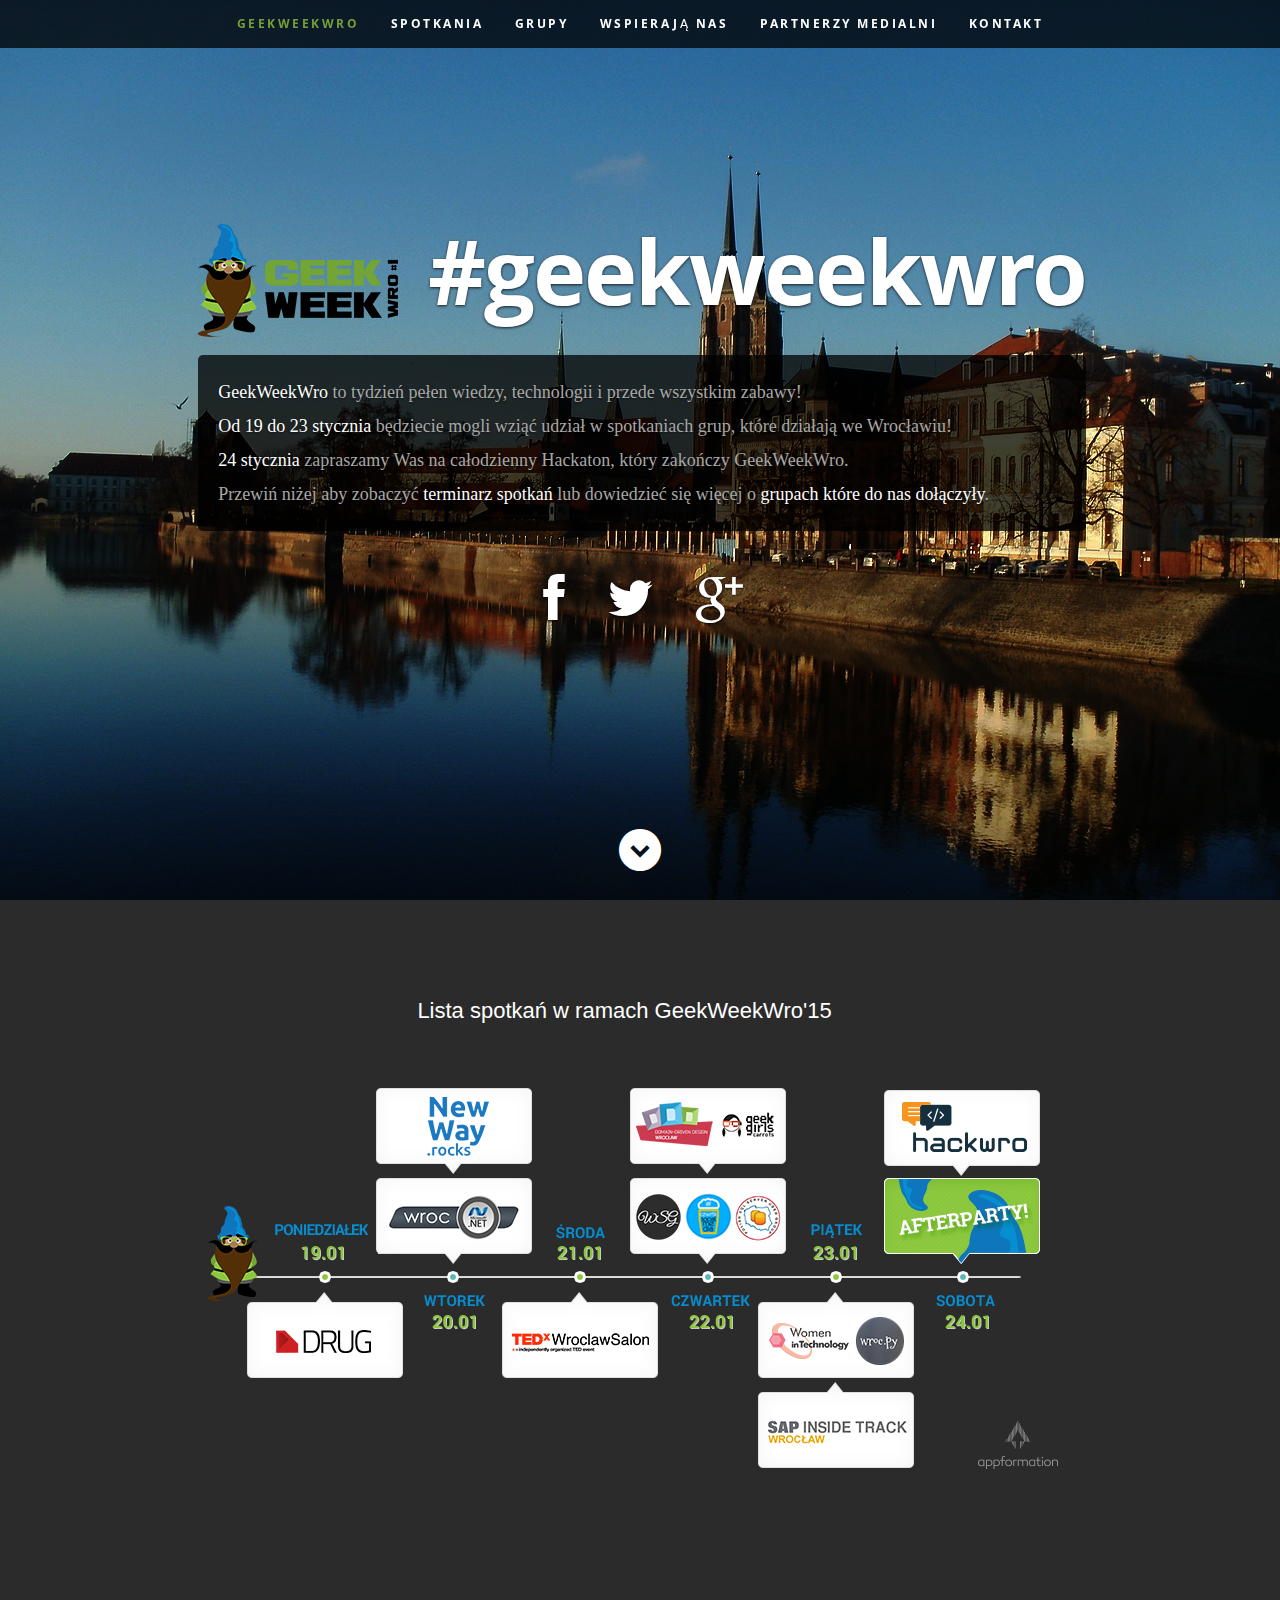
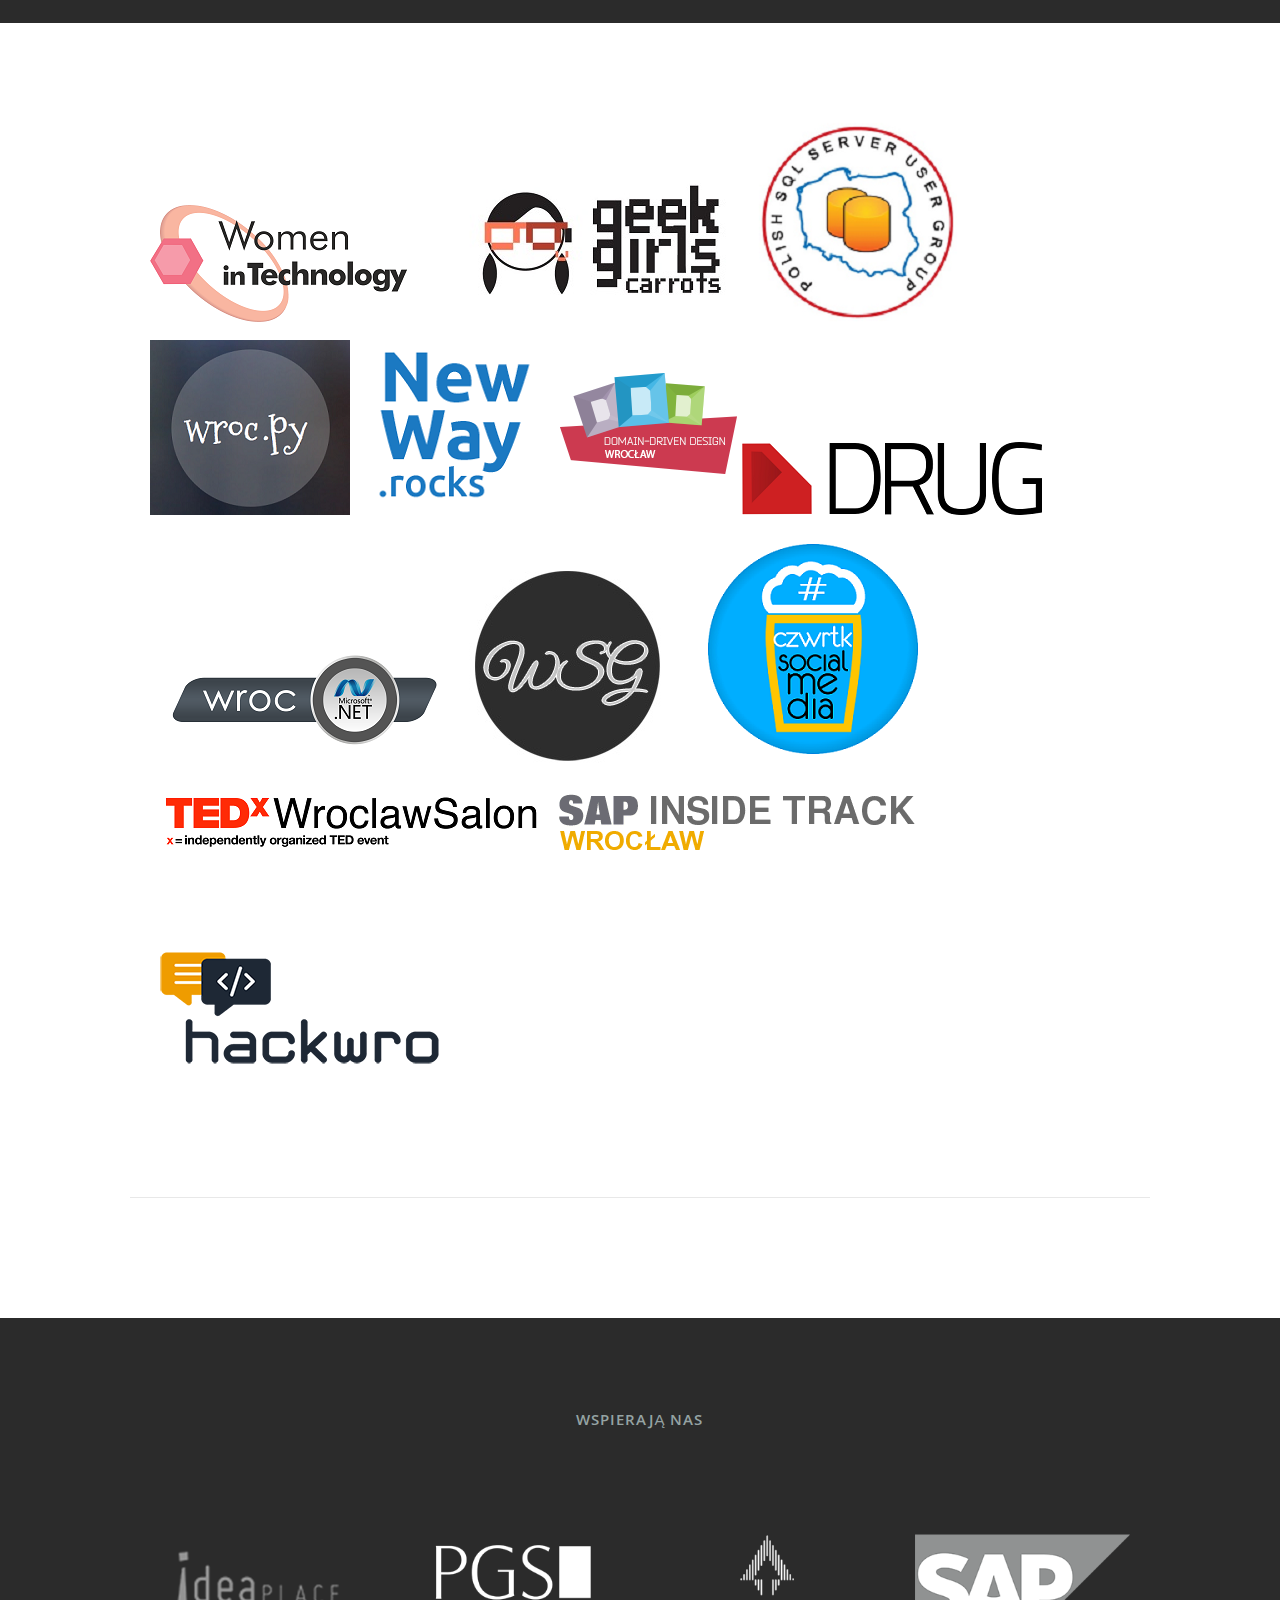
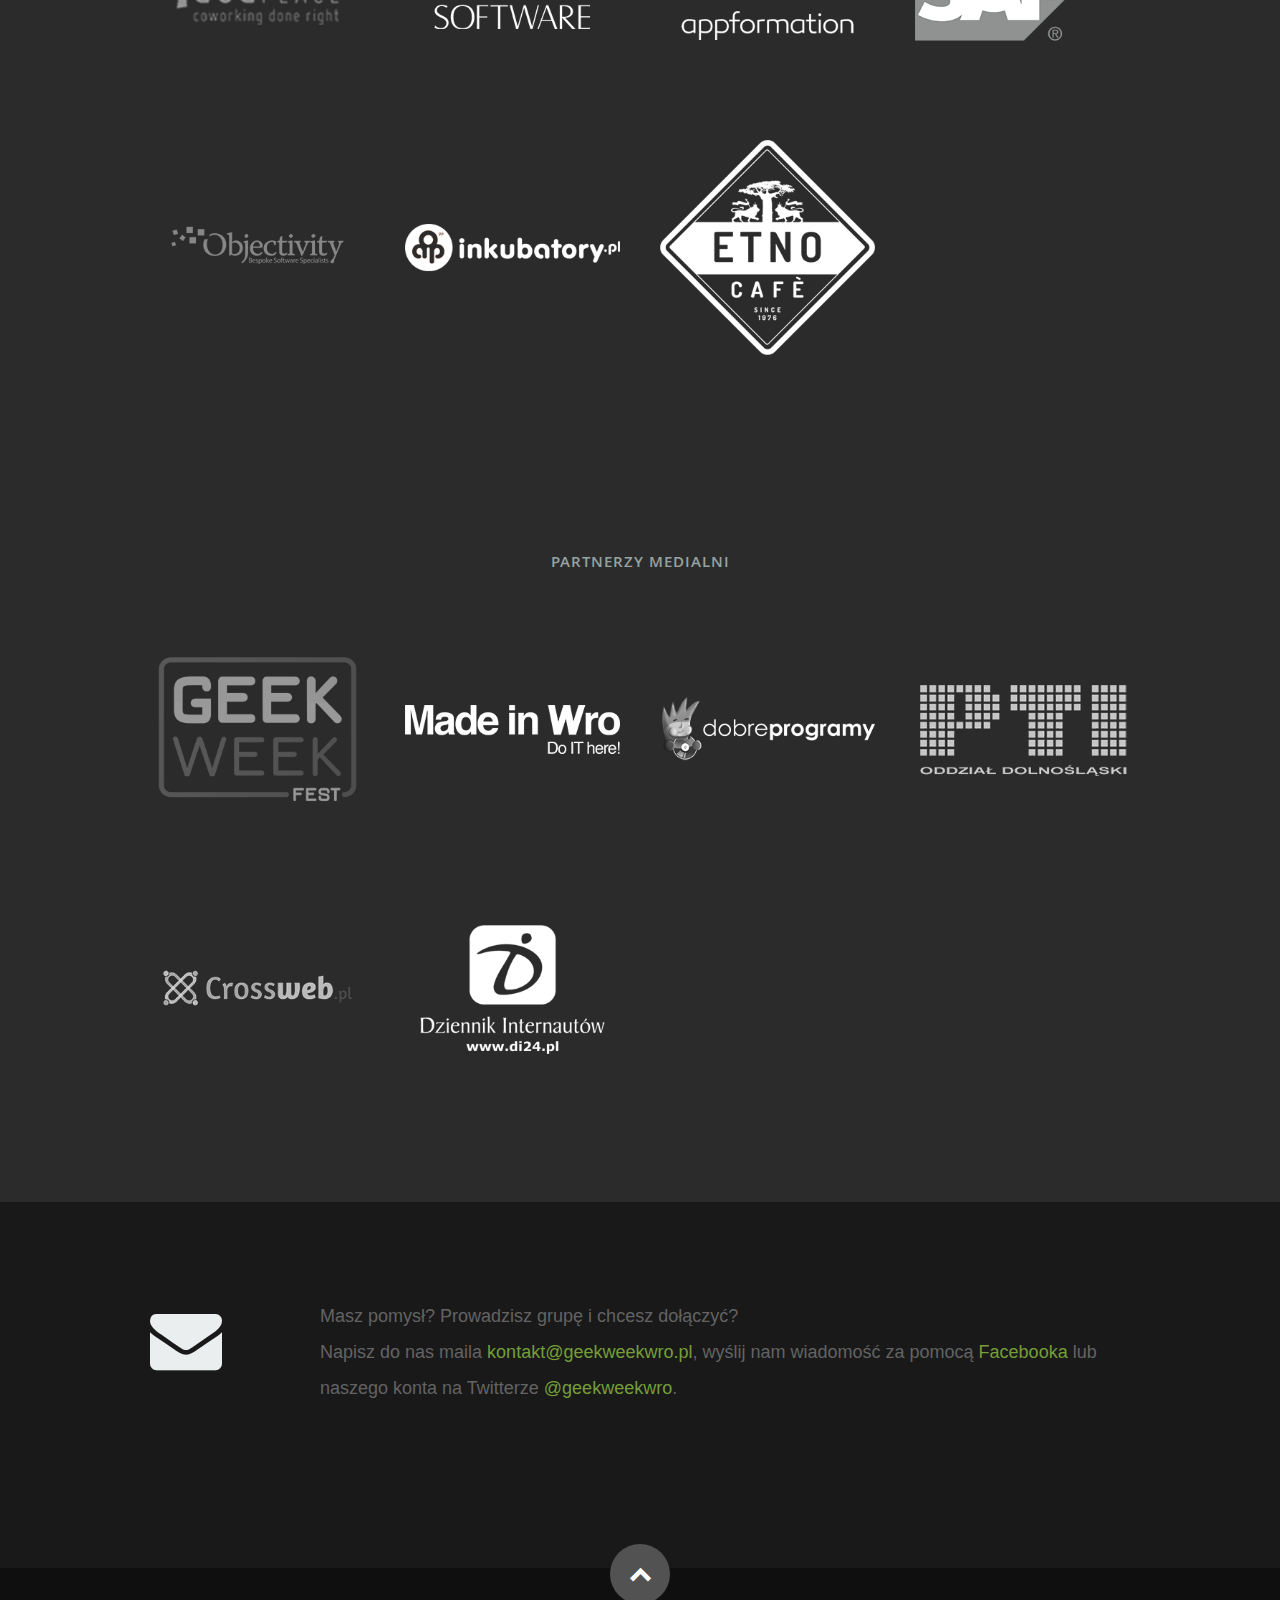
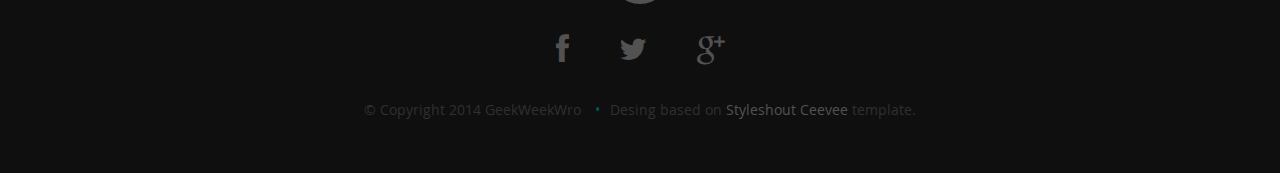
==== commit 5ce9b40d: "Removed promopack & hackathon links" ====
--- a/2015/01/index.html
+++ b/2015/01/index.html
@@ -100,12 +100,6 @@
                 <p>
                   <img id="timeline" alt="Timeline" src="images/timeline.png" />
                 </p>
-                <h2>
-                  <a href="http://hackwro6.evenea.pl" target="_blank" class="button">
-                    <i class="fa fa-arrow-circle-o-right"></i>
-                    Rejestracja na HackWro#6
-                  </a>
-                </h2>
             </div>
             <!-- end .main-col -->
         </div>
@@ -332,7 +326,6 @@
                     <li>&copy; Copyright 2014 GeekWeekWro</li>
                     <li>Desing based on <a title="Styleshout" href="http://www.styleshout.com/free-templates/ceevee/">Styleshout Ceevee</a> template.</li>
                 </ul>
-                <p><a href="geekweekwro_promopack.zip">Promo Pack</a> - pobierz tutaj.</p>
             </div>
             <div id="go-top"><a class="smoothscroll" title="Wróć wyżej" href="#home"><i class="icon-up-open"></i></a>
             </div>
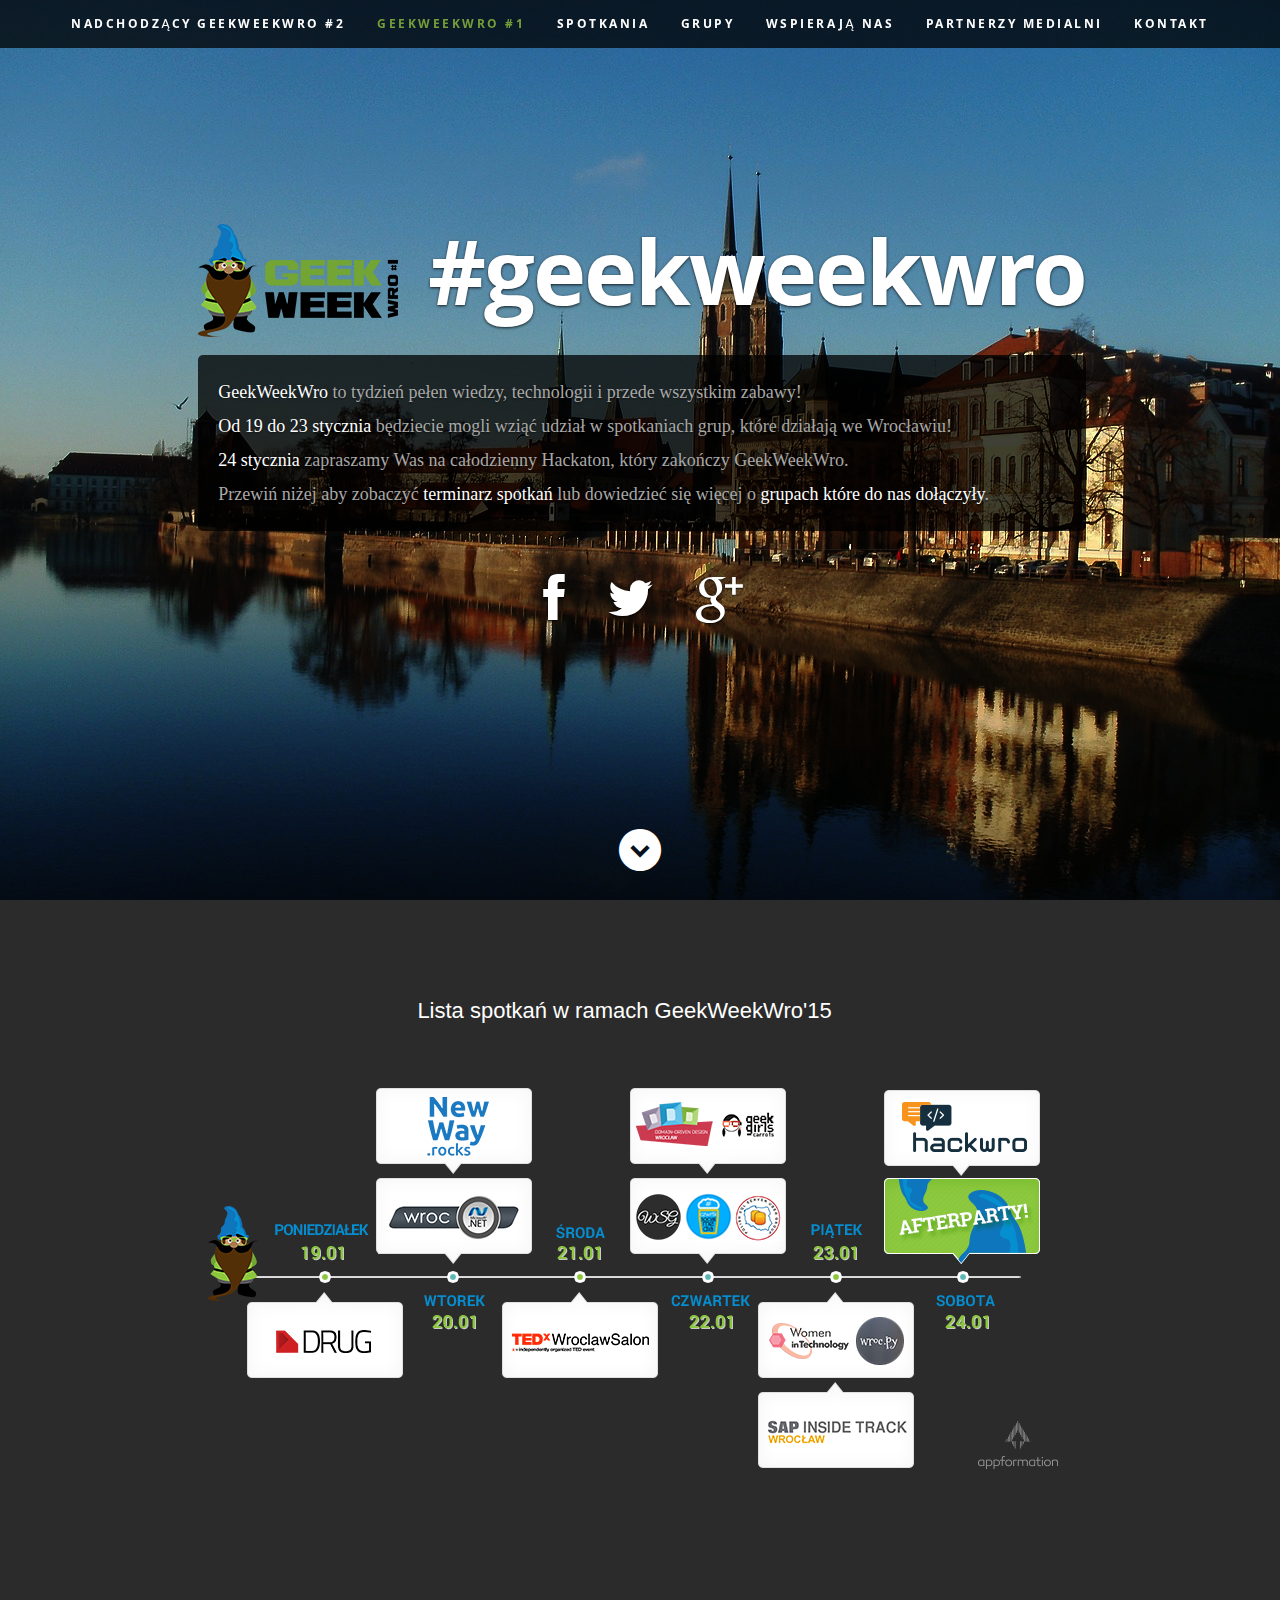
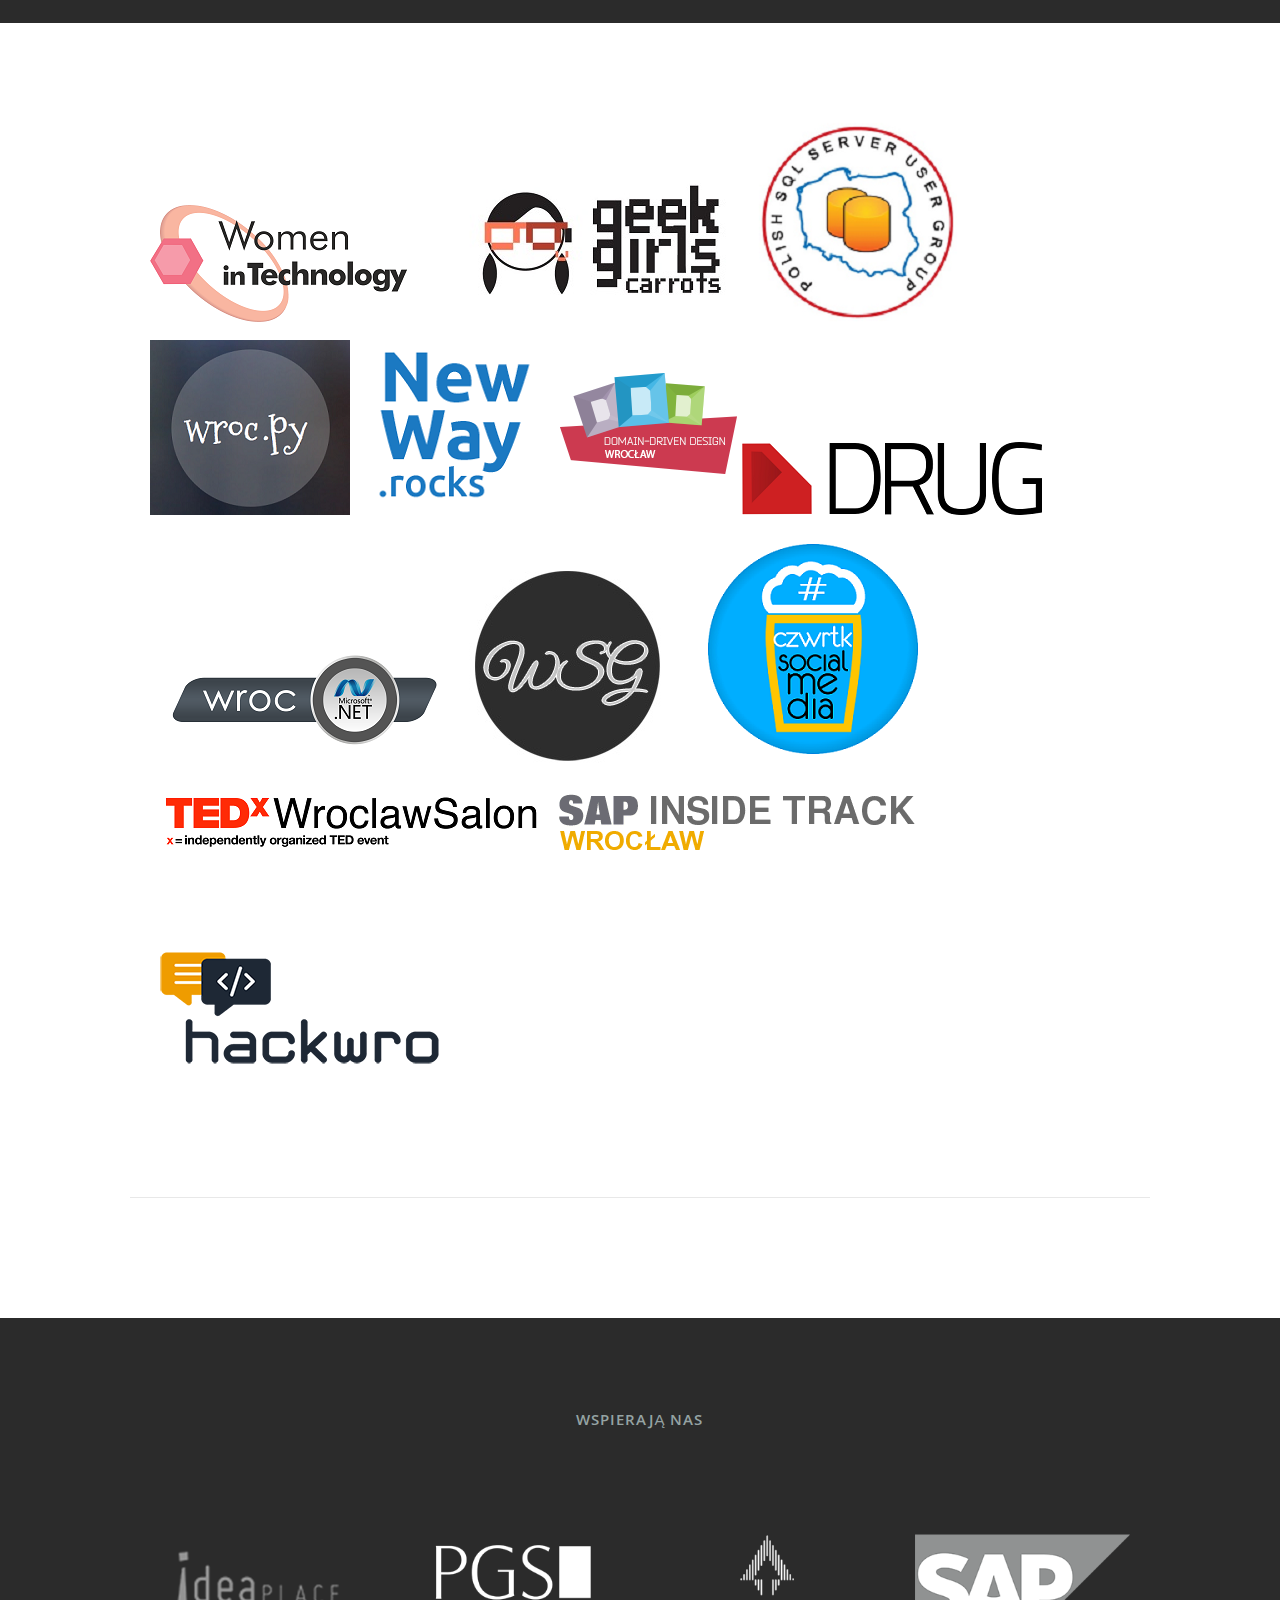
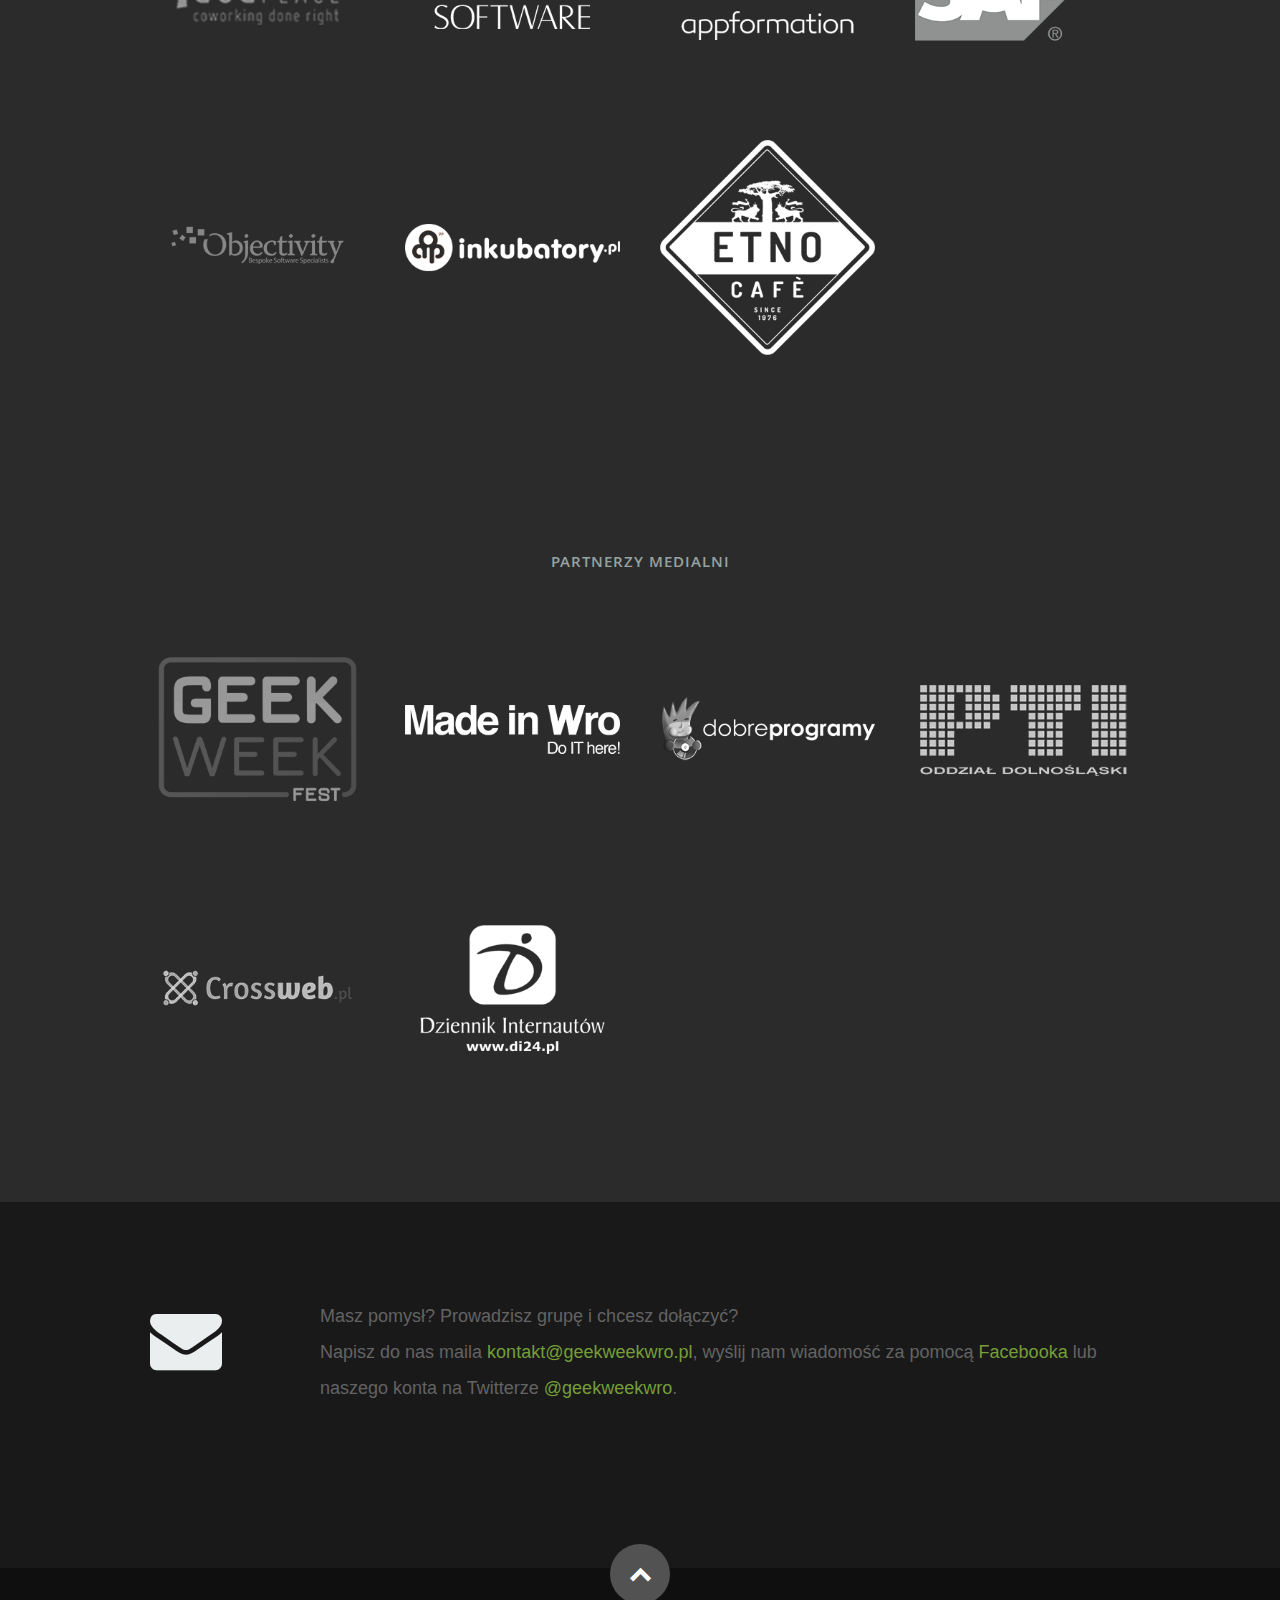
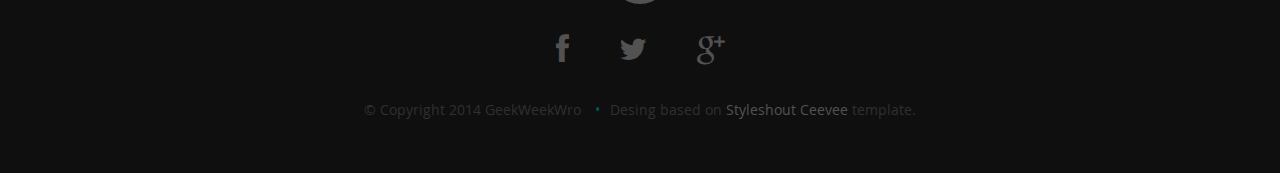
==== commit c334a168: "Link to current edition on previous one page" ====
--- a/2015/01/index.html
+++ b/2015/01/index.html
@@ -45,7 +45,9 @@
             <a class="mobile-btn" href="#" title="Ukryj menu">Hide navigation</a>
 
             <ul id="nav" class="nav">
-                <li class="current"><a class="smoothscroll" href="#home">GeekWeekWro</a>
+                <li><a href="http://geekweekwro.pl">Nadchodzący GeekWeekWro #2</a>
+                </li>
+                <li class="current"><a class="smoothscroll" href="#home">GeekWeekWro #1</a>
                 </li>
                 <li><a class="smoothscroll" href="#calendar">Spotkania</a>
                 </li>
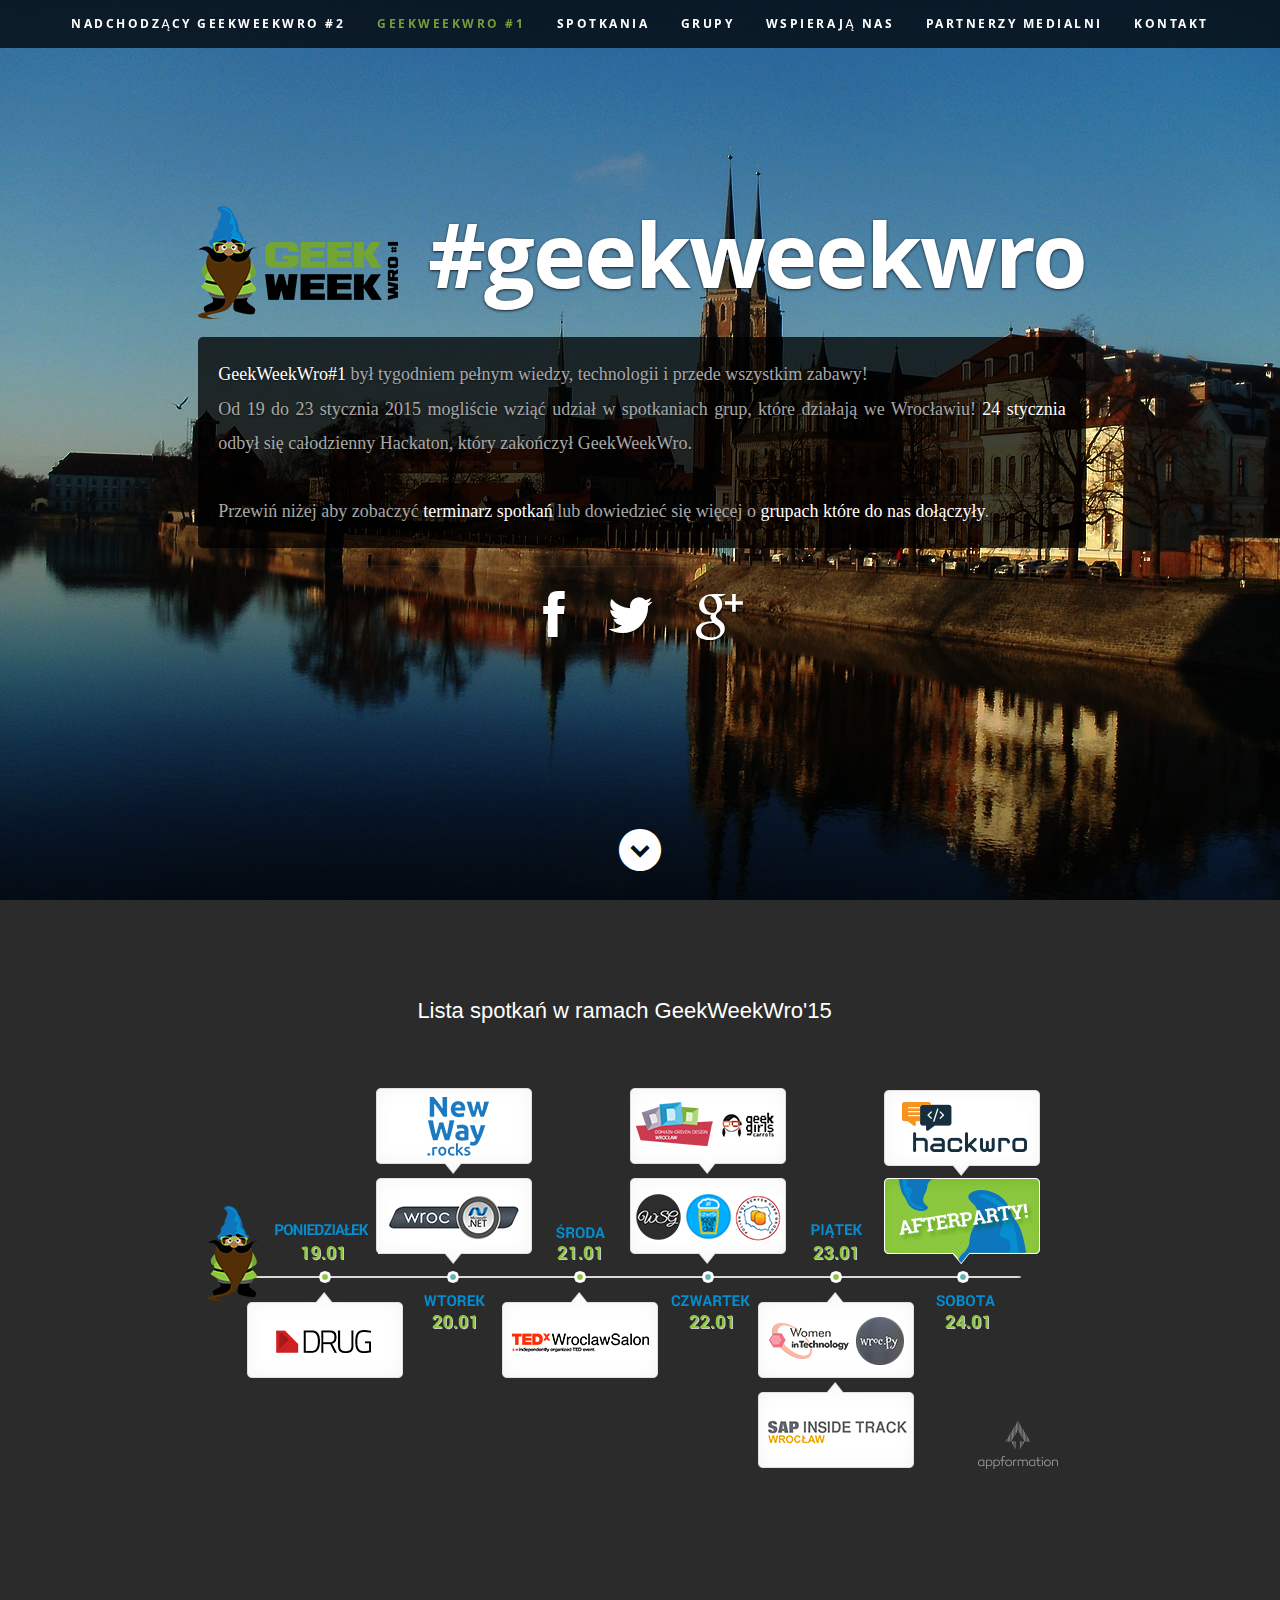
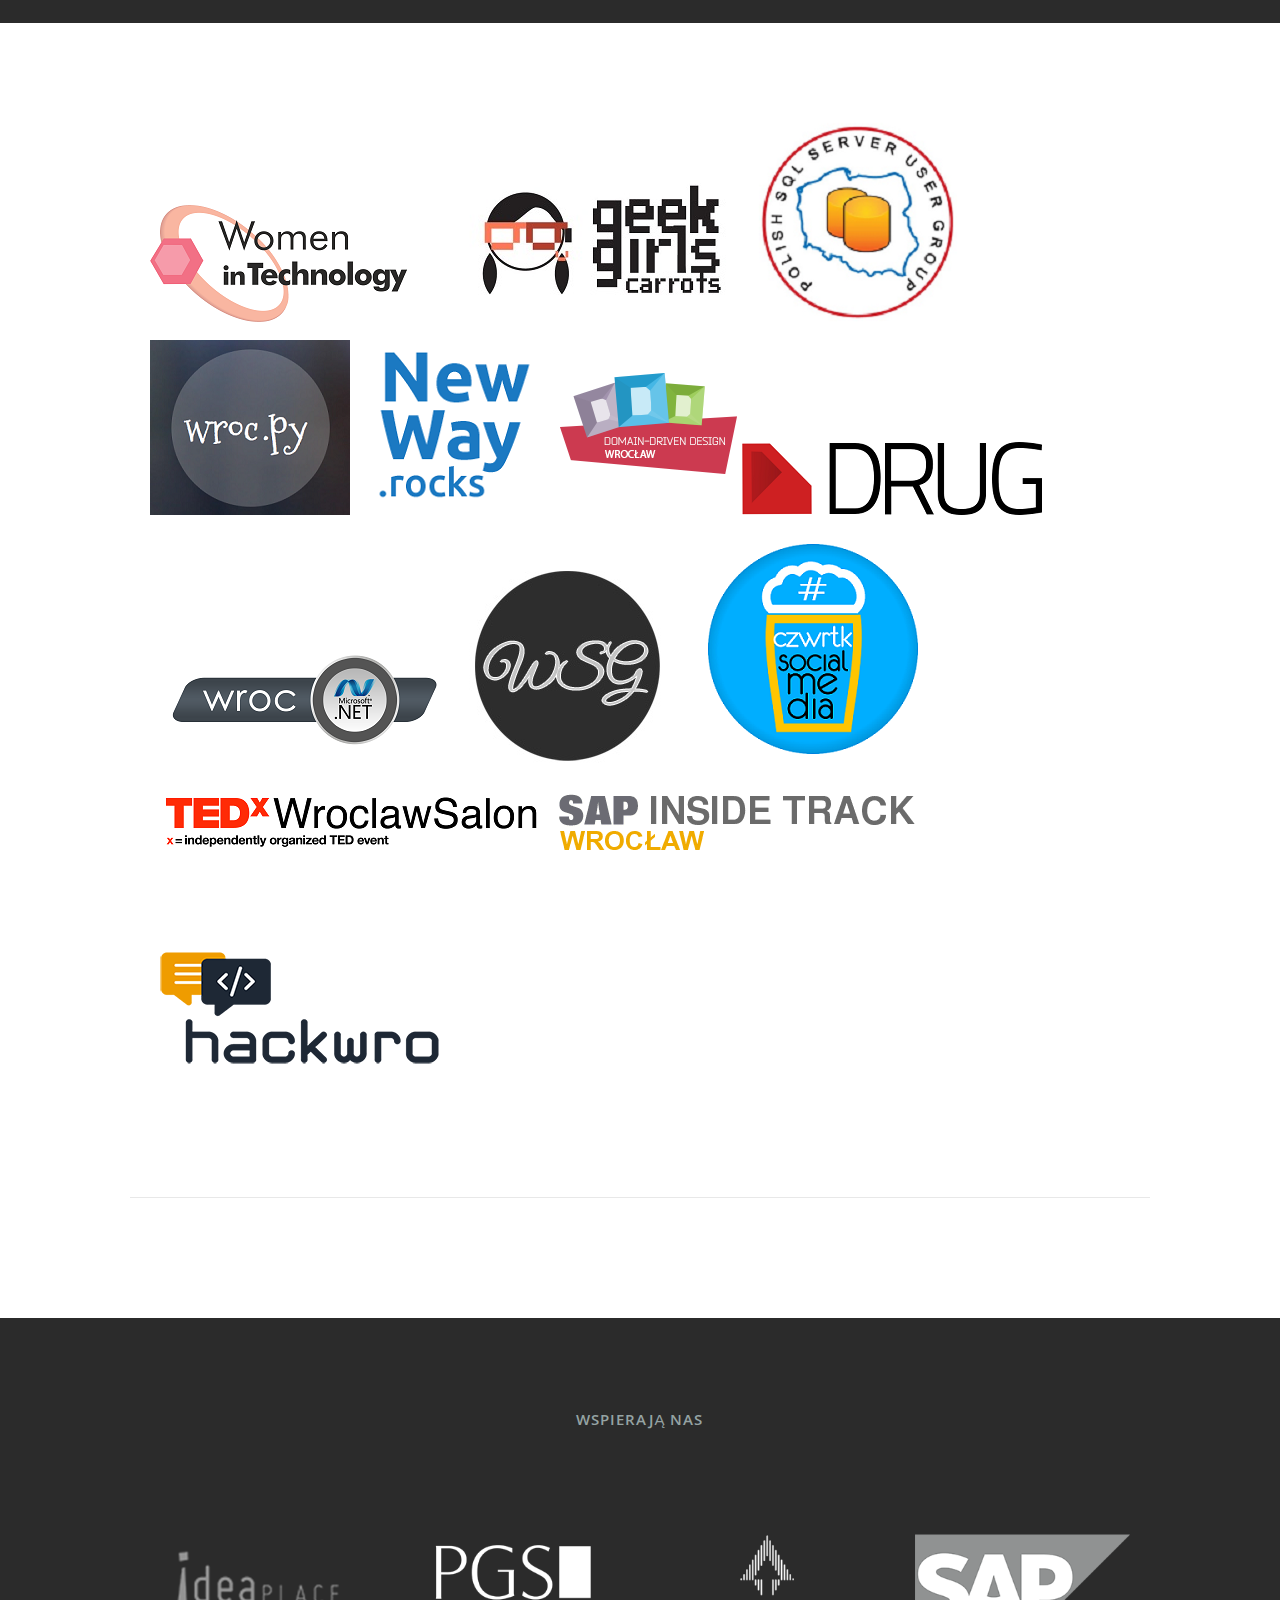
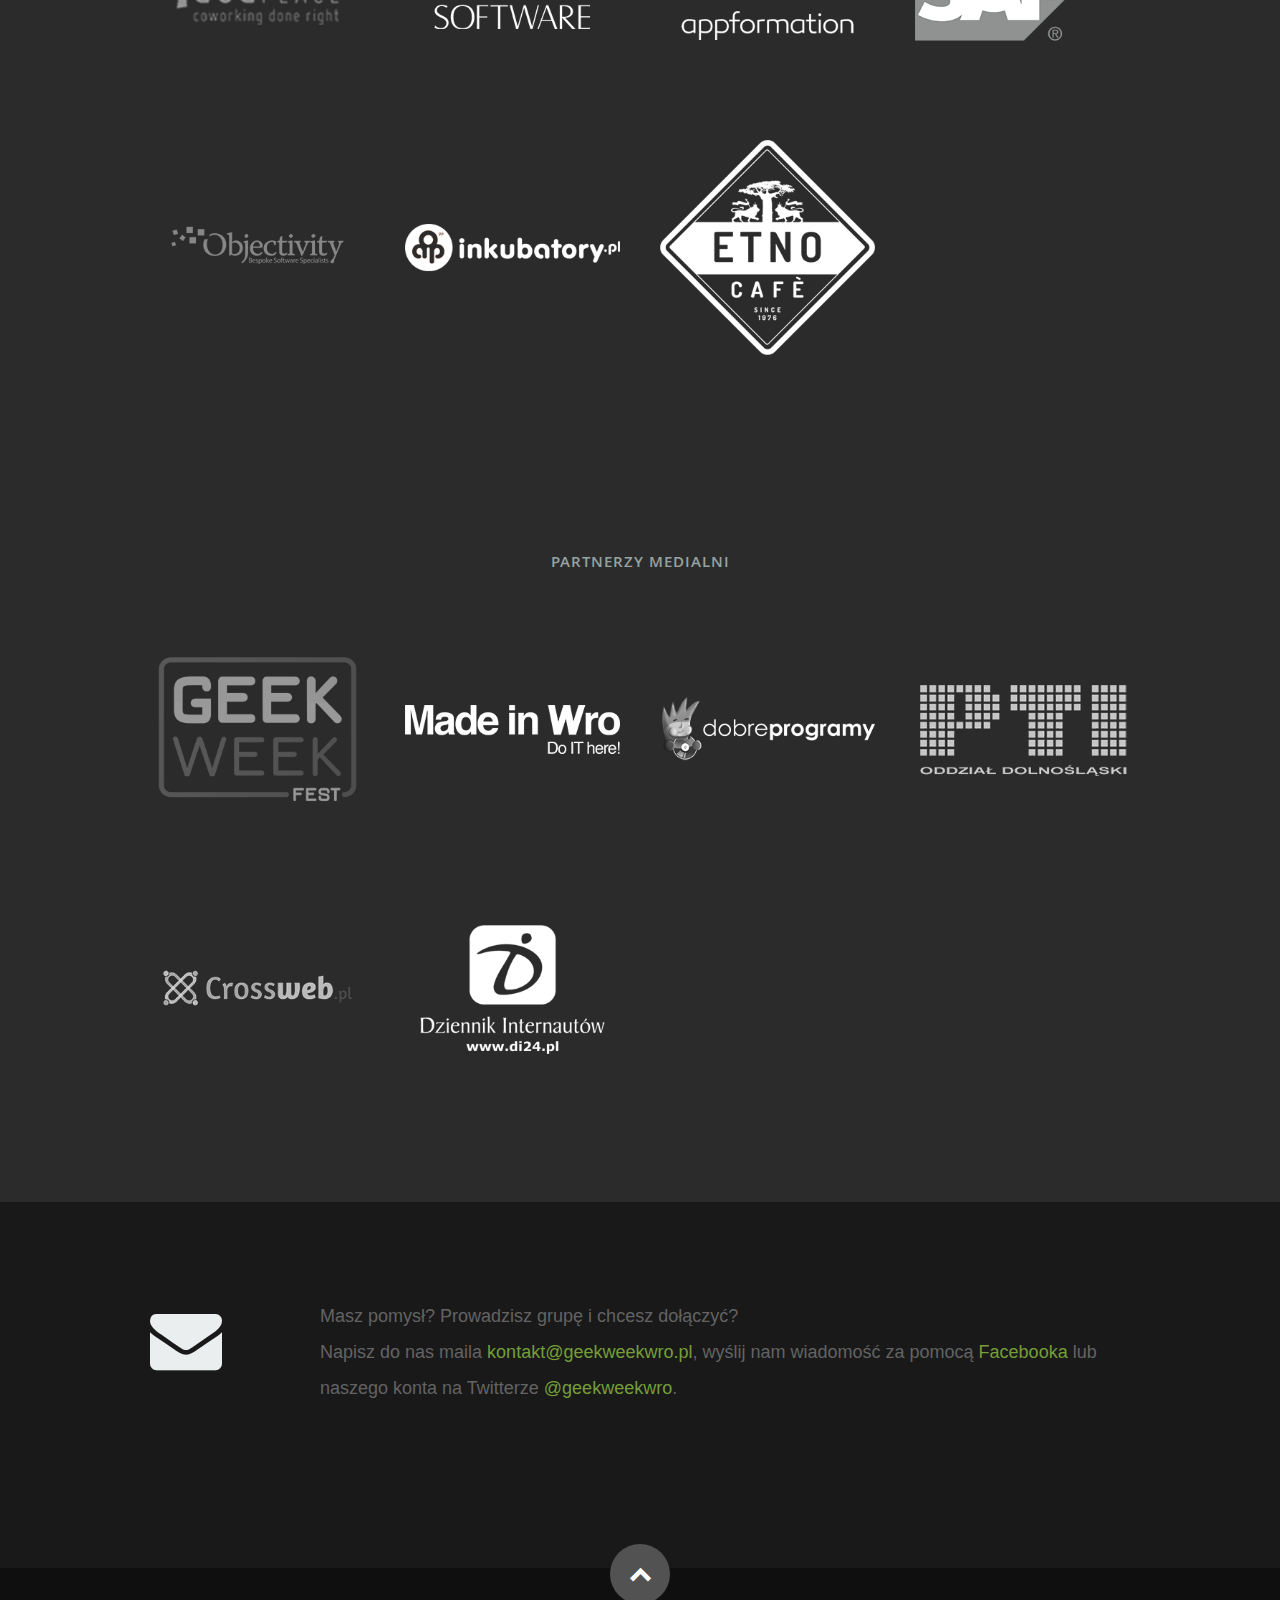
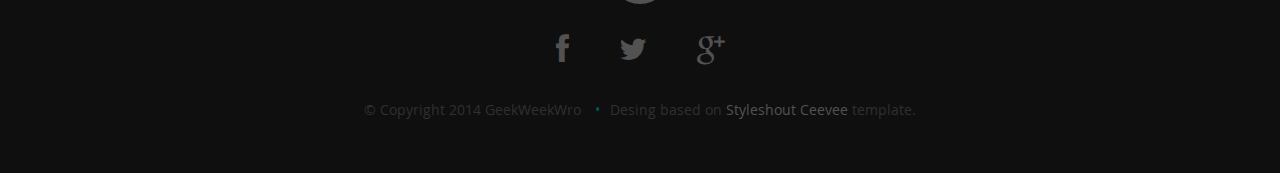
==== commit ffec13a0: "Description of previous edition updated" ====
--- a/2015/01/index.html
+++ b/2015/01/index.html
@@ -68,9 +68,9 @@
         <div class="row banner">
             <div class="banner-text">
                 <h1 class="responsive-headline"><img alt="" src="images/logo.png"><a href="https://twitter.com/search?f=realtime&q=%23geekweekwro&src=typd">#geekweekwro</a></h1>
-                <h3><span>GeekWeekWro</span> to tydzień pełen wiedzy, technologii i przede wszystkim zabawy! <br />
-                <span>Od 19 do 23 stycznia</span> będziecie mogli wziąć udział w spotkaniach grup, które działają we Wrocławiu! <br />
-                    <span>24 stycznia</span> zapraszamy Was na całodzienny Hackaton, który zakończy GeekWeekWro.
+                <h3><span>GeekWeekWro#1</span> był tygodniem pełnym wiedzy, technologii i przede wszystkim zabawy! <br />
+                Od 19 do 23 stycznia 2015 mogliście wziąć udział w spotkaniach grup, które działają we Wrocławiu!
+                <span>24 stycznia</span> odbył się całodzienny Hackaton, który zakończył GeekWeekWro.<br />
                 <br />
                 Przewiń niżej aby zobaczyć <a class="smoothscroll" href="#calendar">terminarz spotkań</a>
             lub dowiedzieć się więcej o <a class="smoothscroll" href="#groups">grupach które do nas dołączyły</a>.</h3>
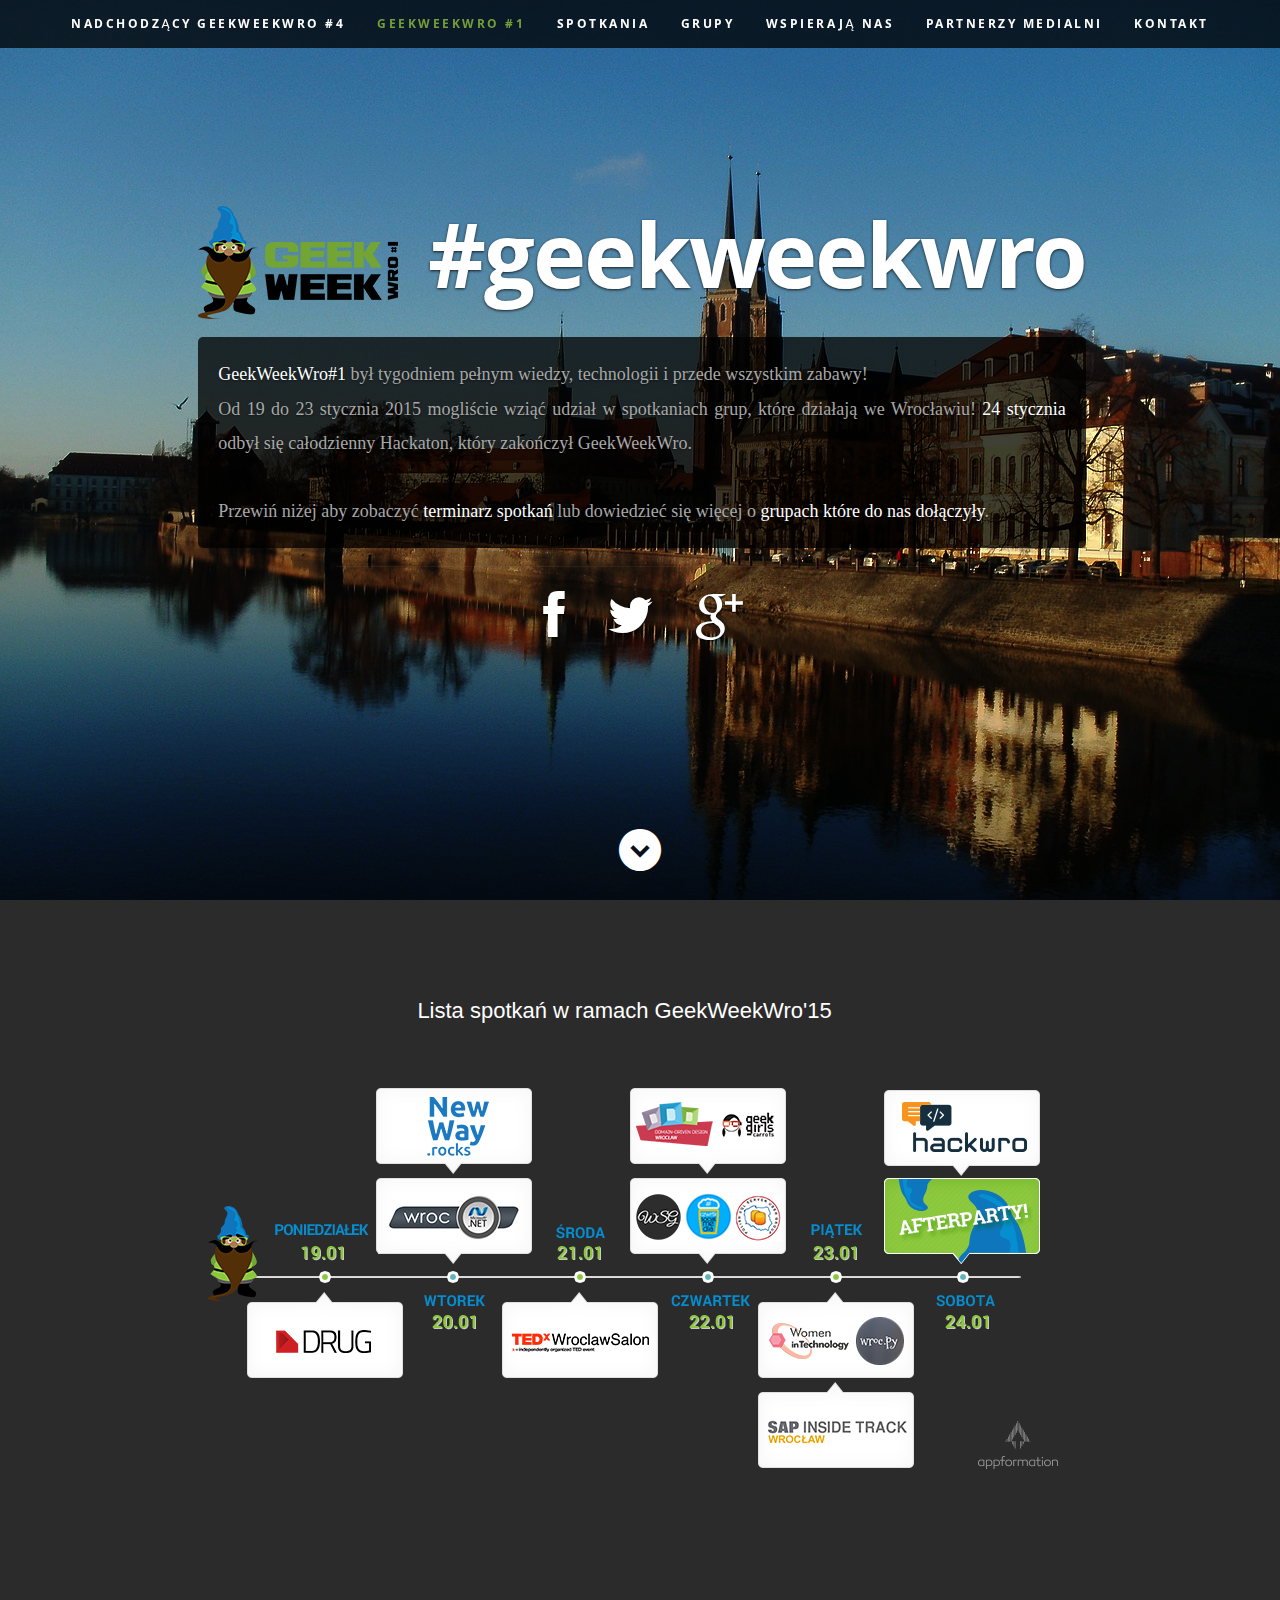
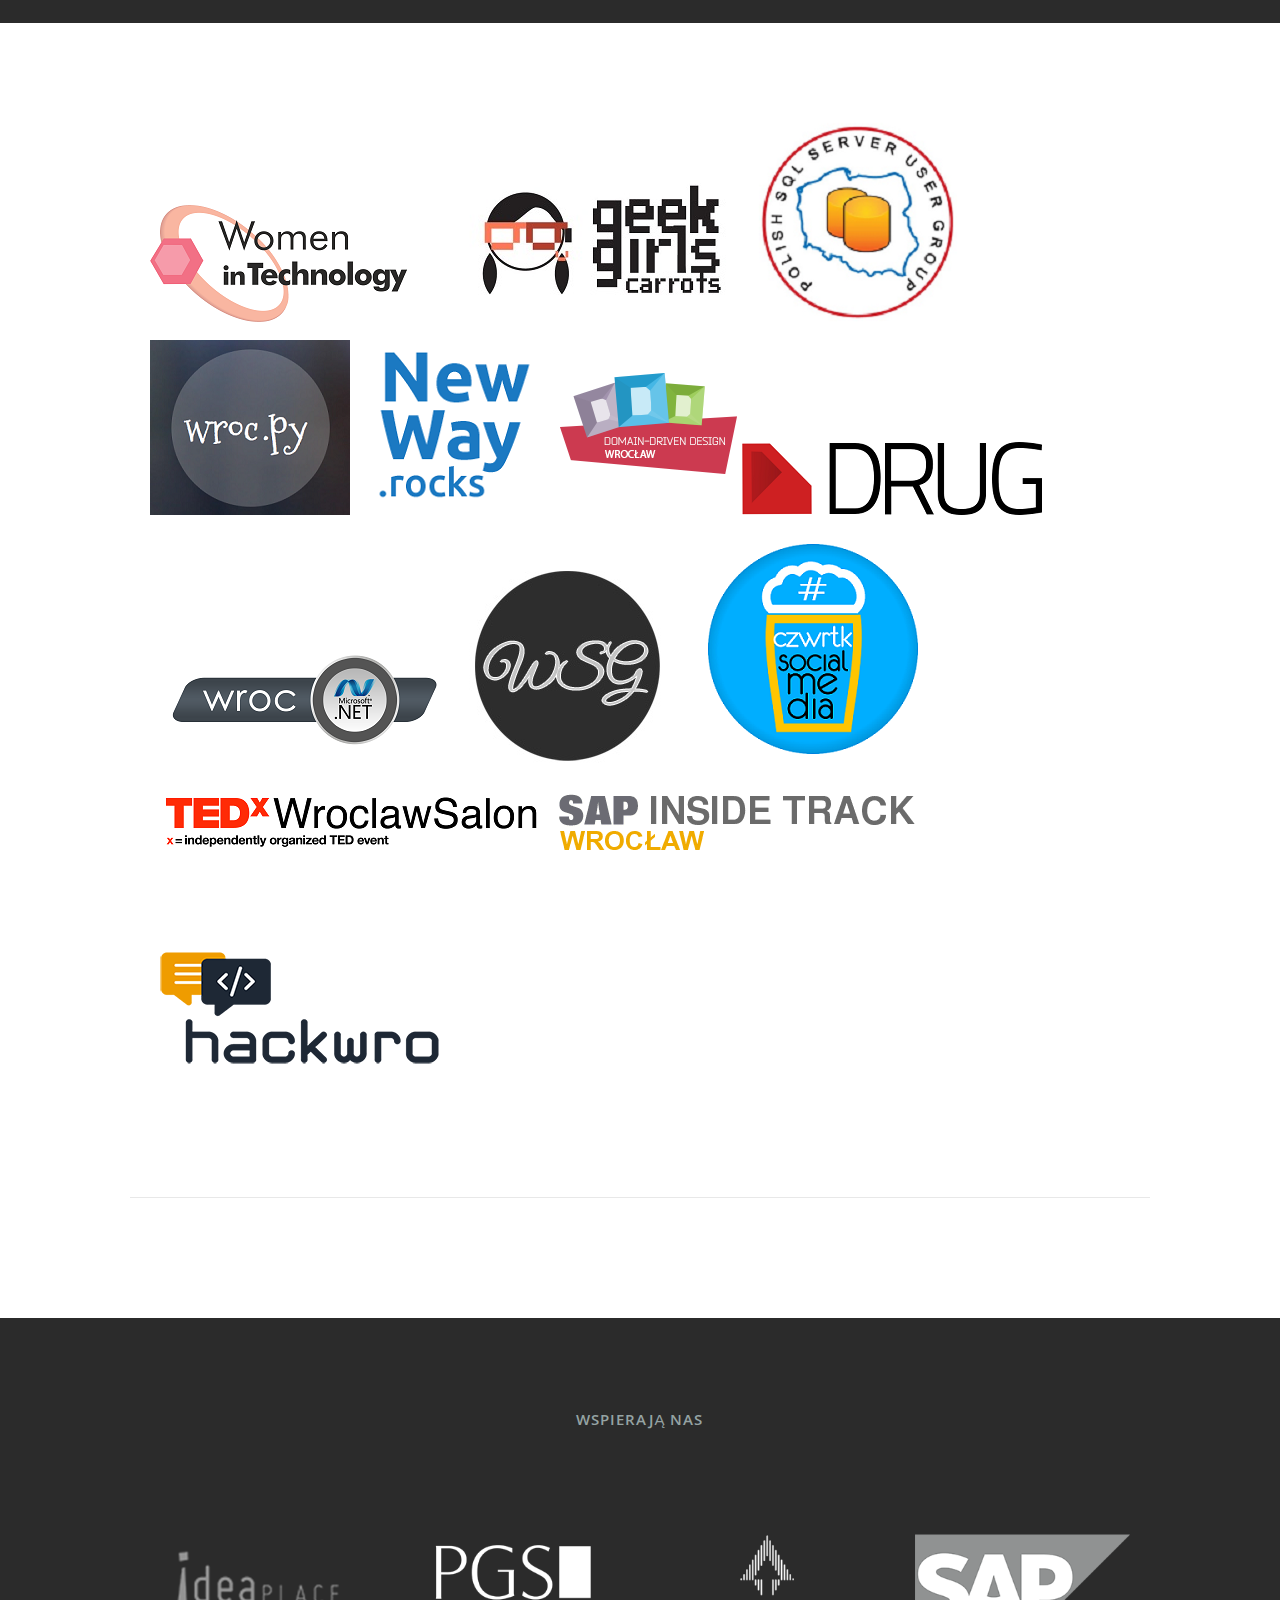
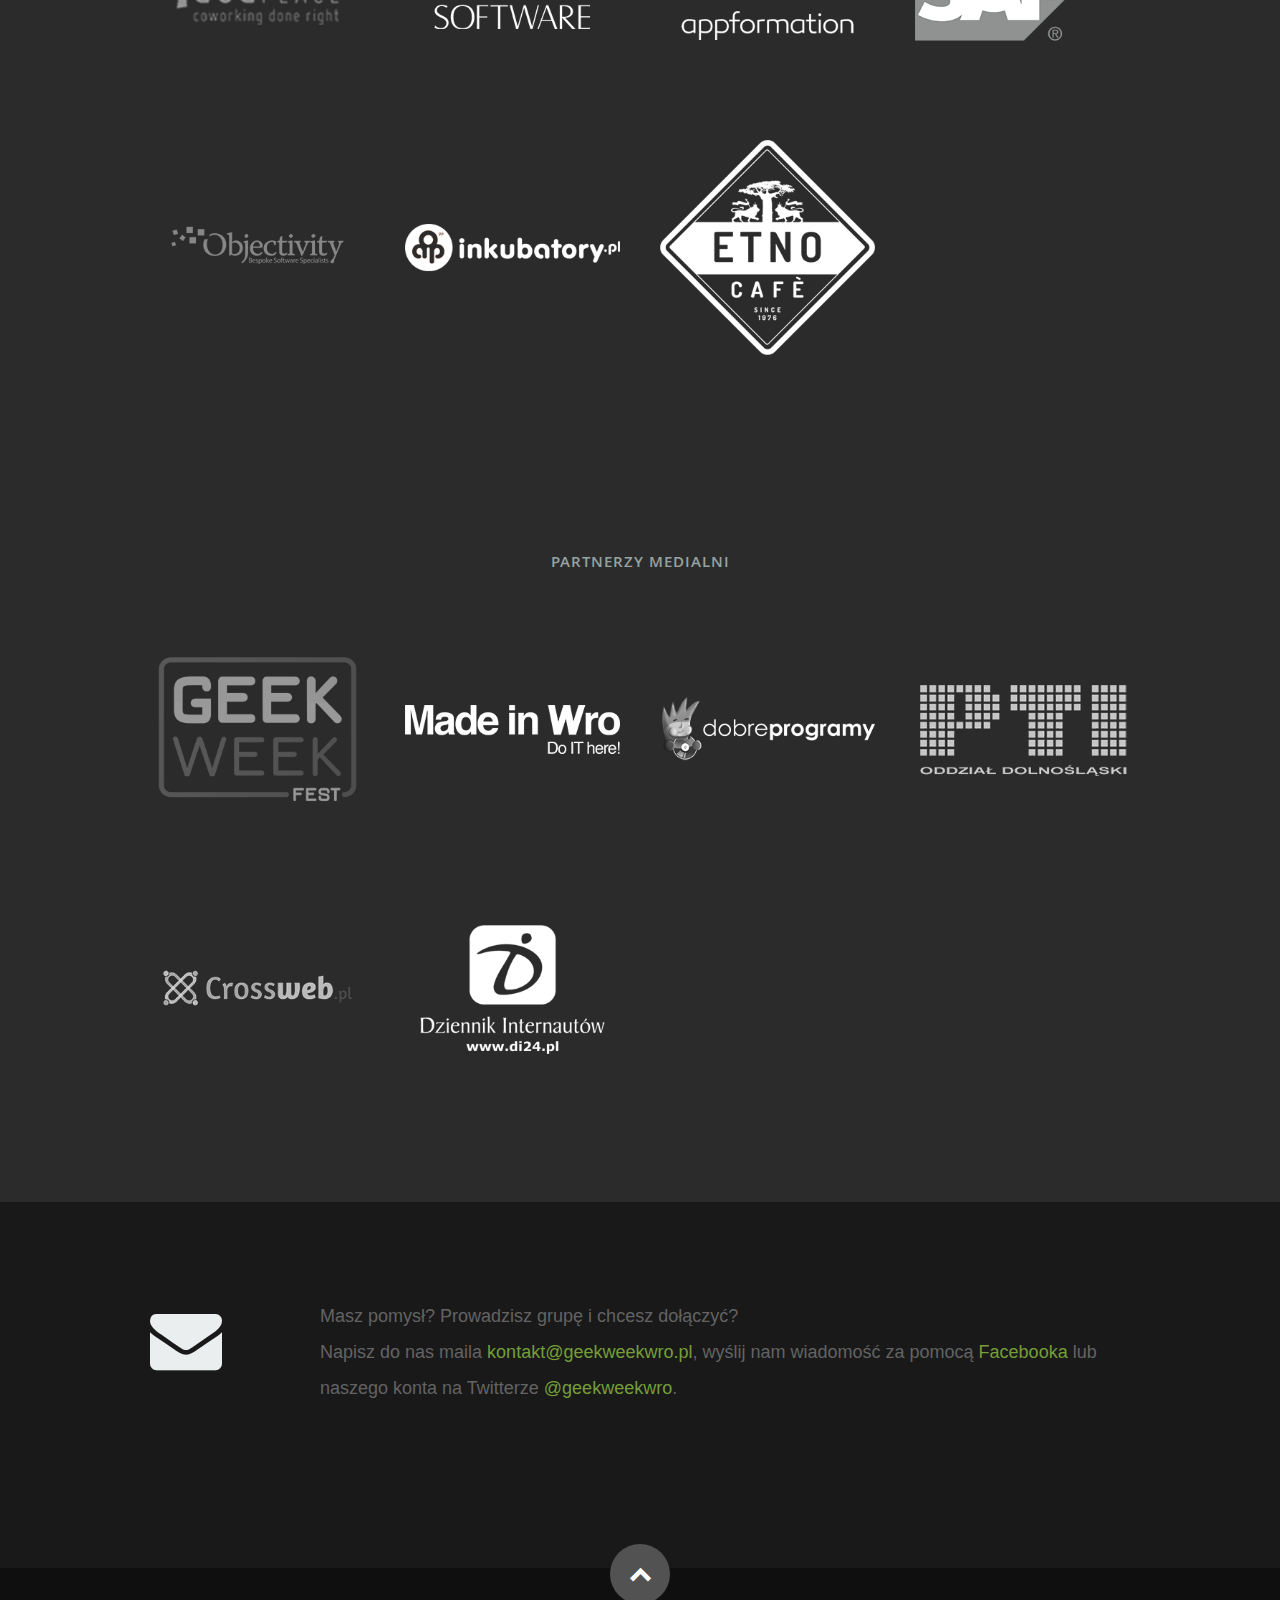
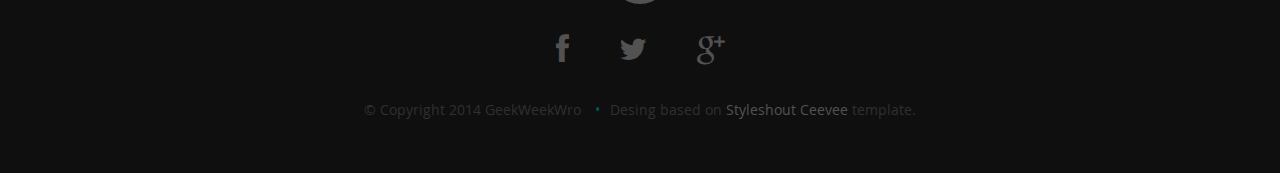
==== commit 83f46400: "Updated links" ====
--- a/2015/01/index.html
+++ b/2015/01/index.html
@@ -45,7 +45,7 @@
             <a class="mobile-btn" href="#" title="Ukryj menu">Hide navigation</a>
 
             <ul id="nav" class="nav">
-                <li><a href="http://geekweekwro.pl">Nadchodzący GeekWeekWro #2</a>
+                <li><a href="http://geekweekwro.pl">Nadchodzący GeekWeekWro #4</a>
                 </li>
                 <li class="current"><a class="smoothscroll" href="#home">GeekWeekWro #1</a>
                 </li>
